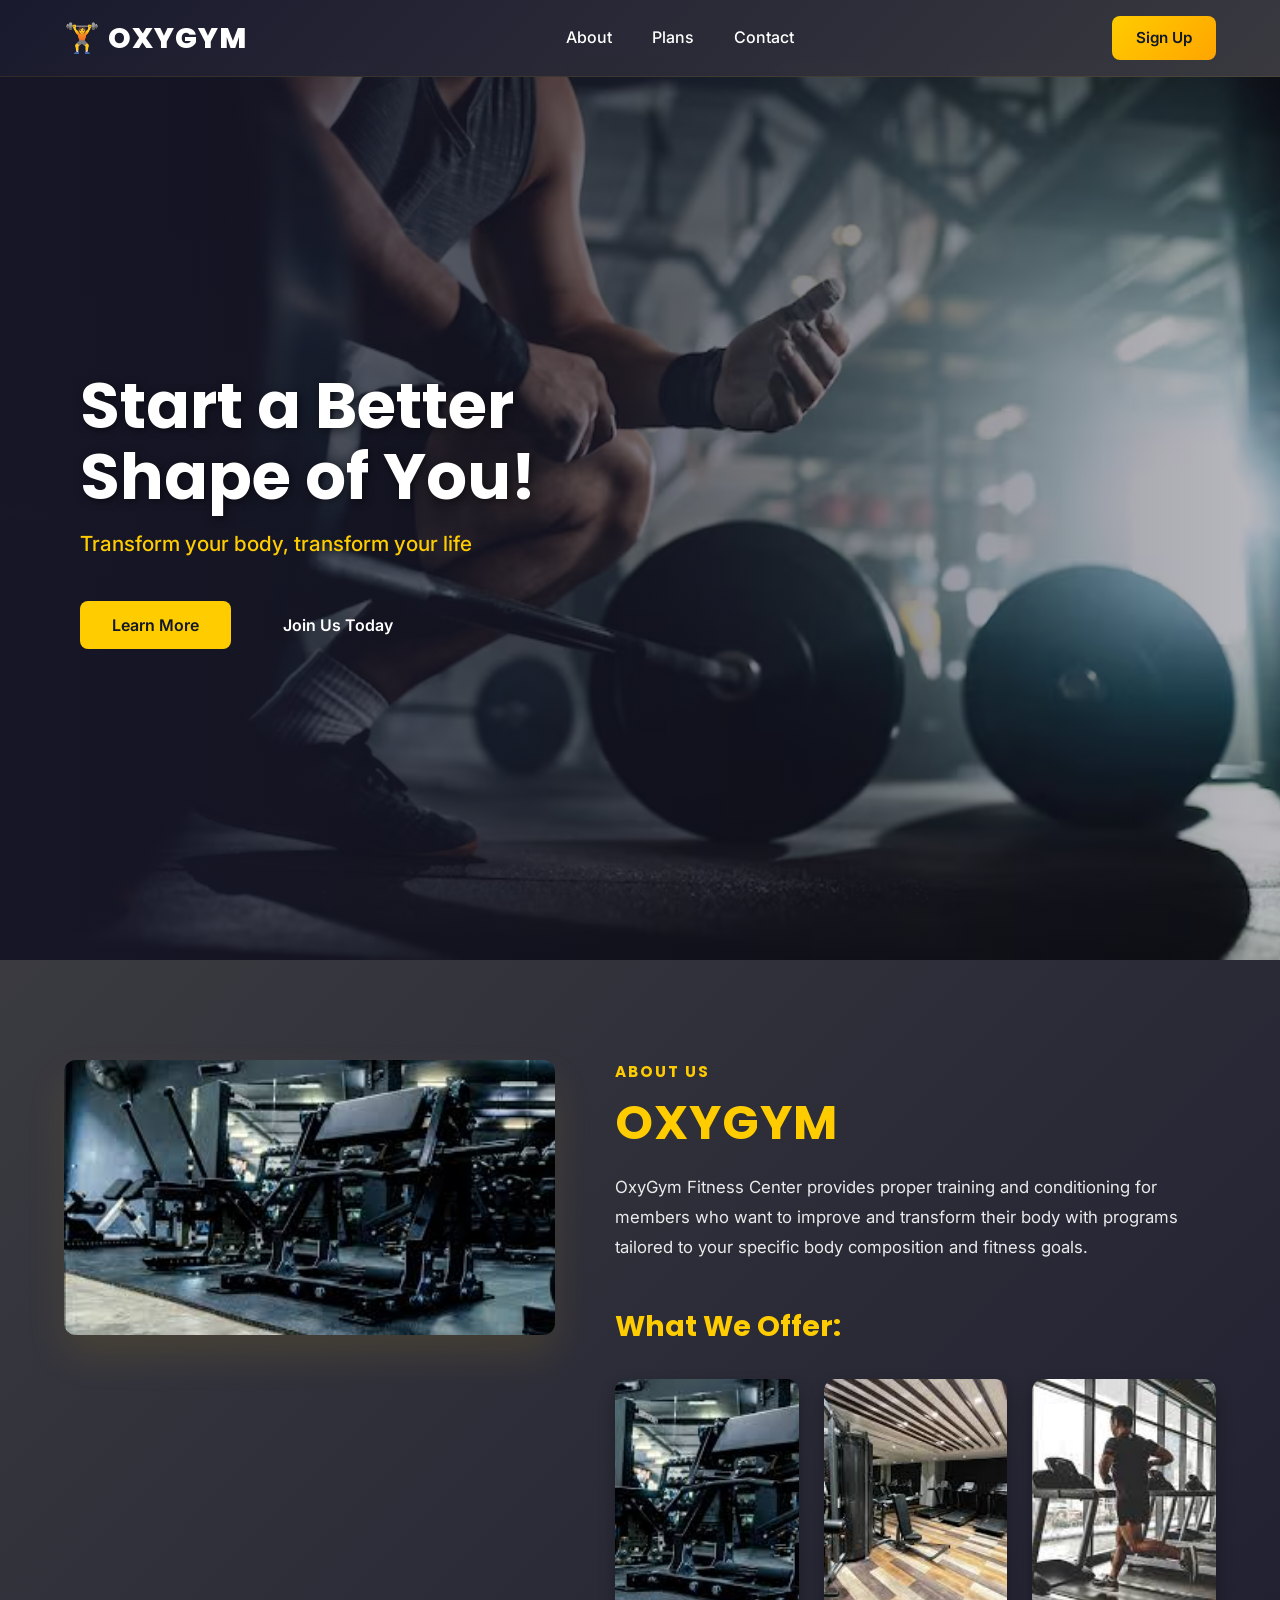
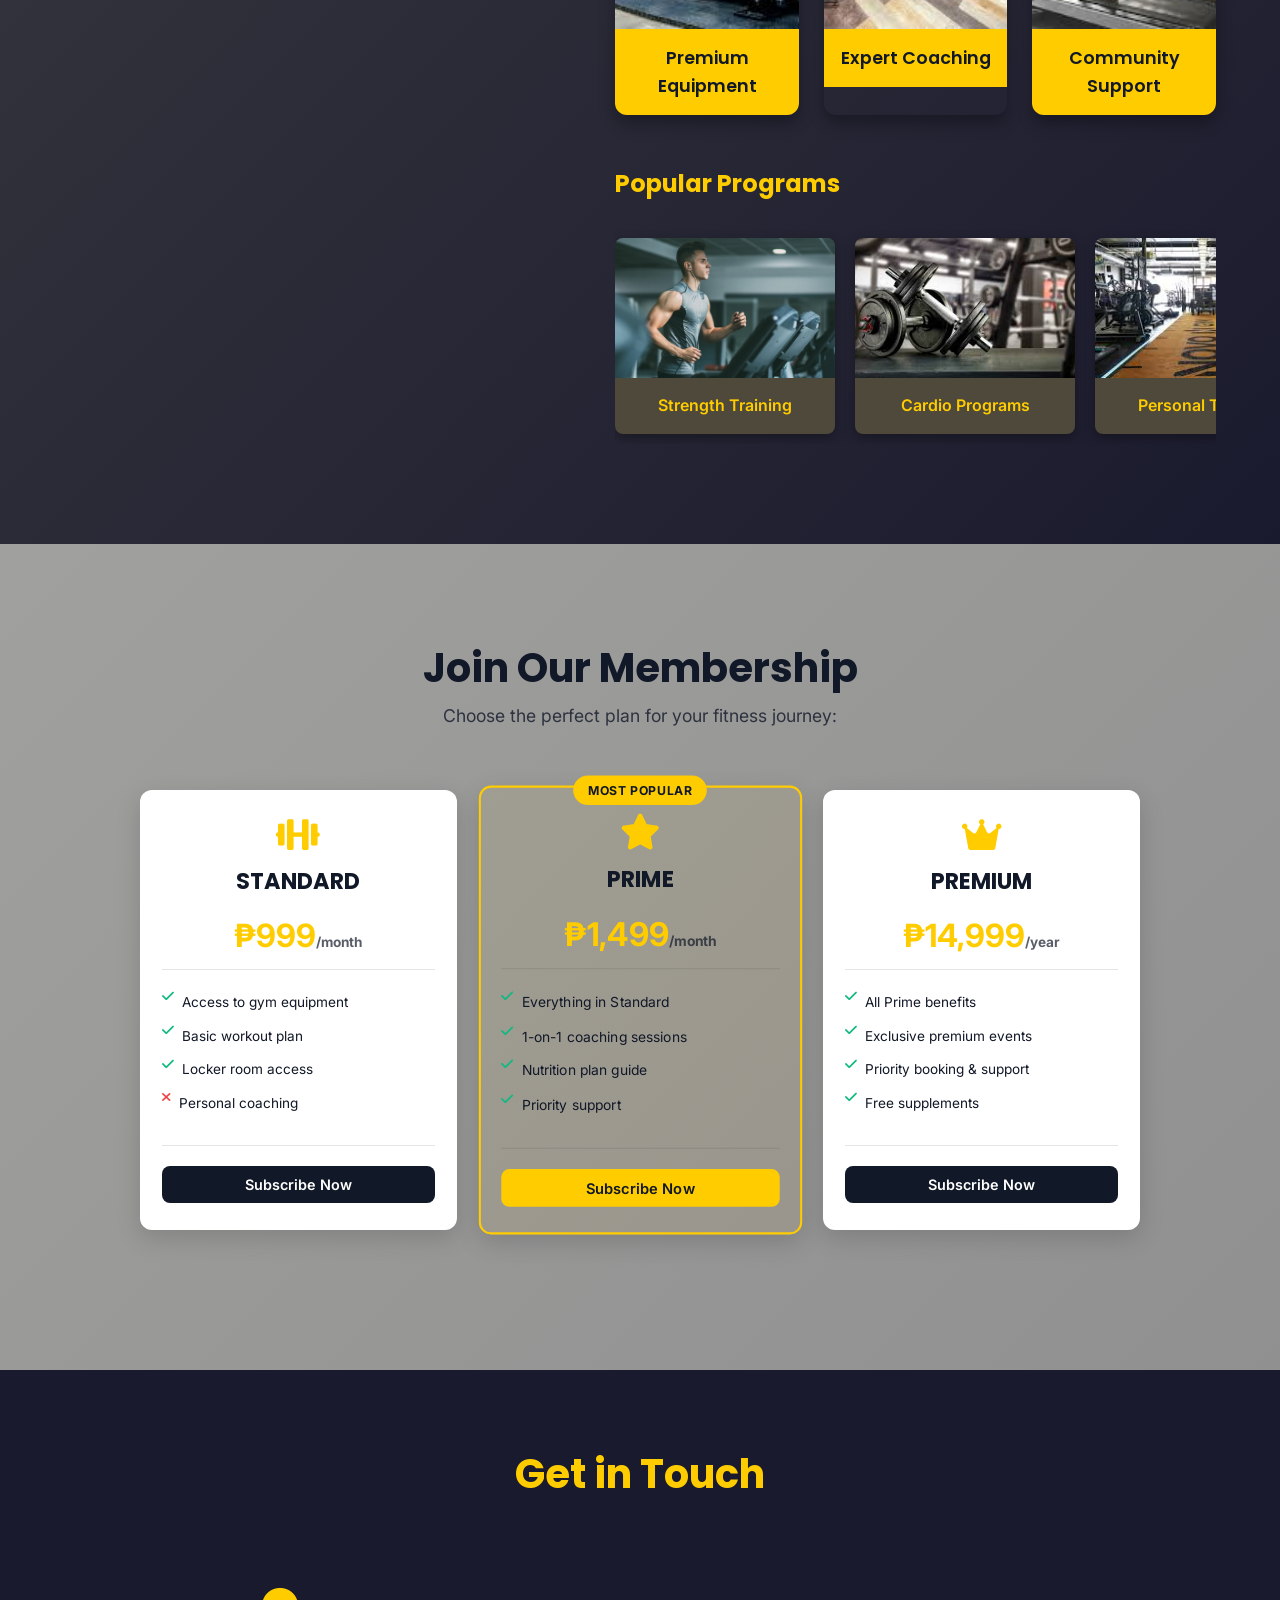
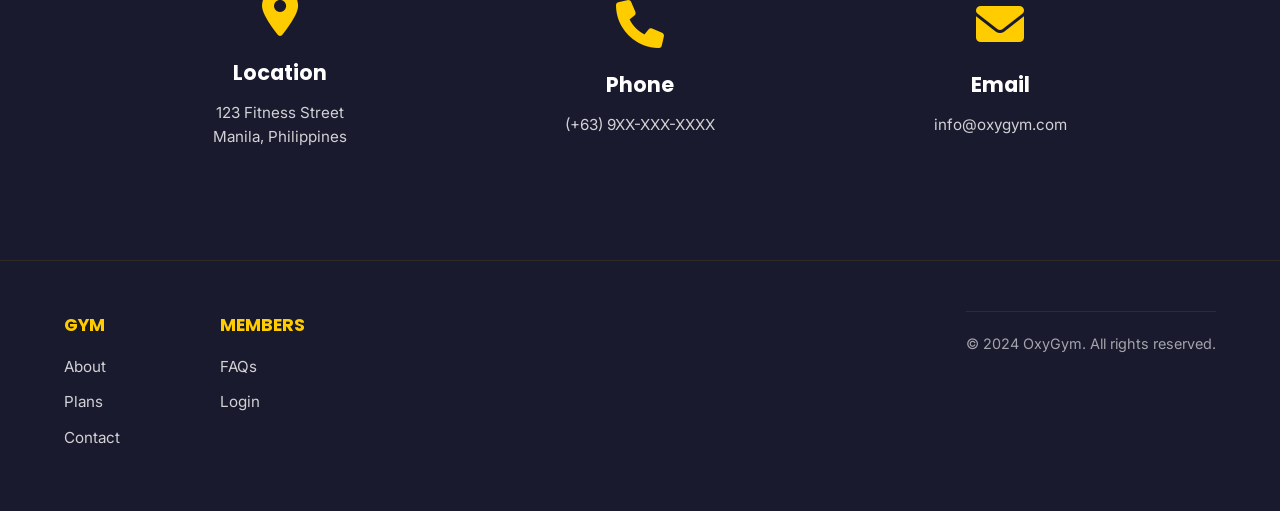
==== index.html @ f259add2 "Add files via upload" ====
<!DOCTYPE html>
<html lang="en">
<head>
    <meta charset="UTF-8">
    <meta name="viewport" content="width=device-width, initial-scale=1.0">
    <meta http-equiv="Cache-Control" content="no-cache, no-store, must-revalidate">
    <meta http-equiv="Pragma" content="no-cache">
    <meta http-equiv="Expires" content="">
    <title>OxyGym - Start a better shape of you!</title>
    <link rel="stylesheet" href="assets/css/styles.css">
    <link rel="preconnect" href="https://fonts.googleapis.com">
    <link rel="preconnect" href="https://fonts.gstatic.com" crossorigin>
    <link href="https://fonts.googleapis.com/css2?family=Poppins:wght@400;500;600;700;800&family=Inter:wght@400;500;600&display=swap" rel="stylesheet">
    <link rel="stylesheet" href="https://cdnjs.cloudflare.com/ajax/libs/font-awesome/6.0.0-beta3/css/all.min.css">
</head>
<body>
    <header>
        <div class="container nav-container">
            <h1 class="logo">🏋️ OXYGYM</h1>
            <nav>
                <ul>
                    <li><a href="#about-section">About</a></li>
                    <li><a href="#plan-section">Plans</a></li>
                    <li><a href="#contact-section">Contact</a></li>
                </ul>
            </nav>
            <div id="authButtons">
                <a href="Login.html" class="register-btn">Sign Up</a>
            </div>
        </div>
    </header>

    <!-- Hero Section -->
    <section class="hero-section">
        <img class="hero-image" src="Image/hero.png" alt="Person working out at gym">
        <div class="container hero-content">
            <h2>Start a Better Shape of You!</h2>
            <p>Transform your body, transform your life</p>
            <div class="cta-btns">
                <button class="learn-more-btn">Learn More</button>
                <button class="join-us-btn" onclick="heroCTAClick()">Join Us Today</button>
            </div>
        </div>
    </section>

    <!-- About Section -->
    <section id="about-section" class="about-section">
        <div class="container about-content">
            <div class="about-left">
                <img class="about-image" src="Image/image5.png" alt="Gym facility">
            </div>
            <div class="about-right">
                <div class="about-text-box">
                    <h3>About Us</h3>
                    <h2 class="oxygym-title">OXYGYM</h2>
                    <p>OxyGym Fitness Center provides proper training and conditioning for members who want to improve and transform their body with programs tailored to your specific body composition and fitness goals.</p>
                </div>

                <h3 class="what-we-offer">What We Offer:</h3>
                <section class="offers">
                    <div class="offer-images">
                        <div class="offer-card">
                            <img src="Image/image5.png" alt="State-of-the-art equipment">
                            <h4>Premium Equipment</h4>
                        </div>
                        <div class="offer-card">
                            <img src="Image/image7.jpg" alt="Expert coaching">
                            <h4>Expert Coaching</h4>
                        </div>
                        <div class="offer-card">
                            <img src="Image/image6.png" alt="Community support">
                            <h4>Community Support</h4>
                        </div>
                    </div>
                </section>

                <section class="related-collections">
                    <h3>Popular Programs</h3>
                    <div class="collections-grid">
                        <figure class="collection-card">
                            <img src="Image/image2.png" alt="Strength Training">
                            <figcaption>Strength Training</figcaption>
                        </figure>
                        <figure class="collection-card">
                            <img src="Image/image8.png" alt="Cardio Programs">
                            <figcaption>Cardio Programs</figcaption>
                        </figure>
                        <figure class="collection-card">
                            <img src="Image/image9.png" alt="Personal Training">
                            <figcaption>Personal Training</figcaption>
                        </figure>
                        <figure class="collection-card">
                            <img src="Image/image10.png" alt="Nutrition Guidance">
                            <figcaption>Nutrition Guidance</figcaption>
                        </figure>
                    </div>
                </section>
            </div>
        </div>
    </section>

    <!-- Plans Section -->
    <section id="plan-section" class="plan-section">
        <div class="container plan-content">
            <h2 class="membership-title">Join Our Membership</h2>
            <p class="our-plan-text">Choose the perfect plan for your fitness journey:</p>
            <div class="membership-grid">
                <div class="membership-card">
                    <i class="fas fa-dumbbell"></i>
                    <h3>STANDARD</h3>
                    <p class="membership-price">₱999<span>/month</span></p>
                    <ul class="membership-features">
                        <li><i class="fas fa-check"></i> Access to gym equipment</li>
                        <li><i class="fas fa-check"></i> Basic workout plan</li>
                        <li><i class="fas fa-check"></i> Locker room access</li>
                        <li><i class="fas fa-times"></i> Personal coaching</li>
                    </ul>
                    <button class="membership-btn" onclick="subscribePlan('Standard')">Subscribe Now</button>
                </div>

                <div class="membership-card featured">
                    <div class="badge">MOST POPULAR</div>
                    <i class="fas fa-star"></i>
                    <h3>PRIME</h3>
                    <p class="membership-price">₱1,499<span>/month</span></p>
                    <ul class="membership-features">
                        <li><i class="fas fa-check"></i> Everything in Standard</li>
                        <li><i class="fas fa-check"></i> 1-on-1 coaching sessions</li>
                        <li><i class="fas fa-check"></i> Nutrition plan guide</li>
                        <li><i class="fas fa-check"></i> Priority support</li>
                    </ul>
                    <button class="membership-btn featured-btn" onclick="subscribePlan('Prime')">Subscribe Now</button>
                </div>

                <div class="membership-card">
                    <i class="fas fa-crown"></i>
                    <h3>PREMIUM</h3>
                    <p class="membership-price">₱14,999<span>/year</span></p>
                    <ul class="membership-features">
                        <li><i class="fas fa-check"></i> All Prime benefits</li>
                        <li><i class="fas fa-check"></i> Exclusive premium events</li>
                        <li><i class="fas fa-check"></i> Priority booking & support</li>
                        <li><i class="fas fa-check"></i> Free supplements</li>
                    </ul>
                    <button class="membership-btn" onclick="subscribePlan('Premium')">Subscribe Now</button>
                </div>
            </div>
        </div>
    </section>

    <!-- Contact Section -->
    <section id="contact-section" class="contact-section">
        <div class="container contact-content">
            <h2>Get in Touch</h2>
            <div class="contact-grid">
                <div class="contact-card">
                    <i class="fas fa-map-marker-alt"></i>
                    <h3>Location</h3>
                    <p>123 Fitness Street<br>Manila, Philippines</p>
                </div>
                <div class="contact-card">
                    <i class="fas fa-phone"></i>
                    <h3>Phone</h3>
                    <p>(+63) 9XX-XXX-XXXX</p>
                </div>
                <div class="contact-card">
                    <i class="fas fa-envelope"></i>
                    <h3>Email</h3>
                    <p>info@oxygym.com</p>
                </div>
            </div>
        </div>
    </section>

    <!-- Footer -->
    <footer>
        <div class="container footer-content">
            <div class="footer-links">
                <div>
                    <h4>GYM</h4>
                    <ul>
                        <li><a href="#about-section">About</a></li>
                        <li><a href="#plan-section">Plans</a></li>
                        <li><a href="#contact-section">Contact</a></li>
                    </ul>
                </div>
                <div>
                    <h4>MEMBERS</h4>
                    <ul>
                        <li><a href="#">FAQs</a></li>
                        <li><a href="/Oxygym/Login.html">Login</a></li>
                    </ul>
                </div>
            </div>
            <div class="footer-bottom">
                <p>&copy; 2024 OxyGym. All rights reserved.</p>
            </div>
        </div>
    </footer>

    <script src="assets/js/app.js"></script>
    <script src="assets/js/auth.js"></script>

    <script>
        function heroCTAClick() {
            window.location.href = 'Login.html';
        }

        function subscribePlan(plan) {
            window.location.href = '/Oxygym/pages/subs.php';
        }
    </script>
</body>
</html>
---- assets/css/styles.css ----
/* General Reset and Base Styles */
* {
    margin: 0;
    padding: 0;
    box-sizing: border-box;
    font-family: 'Inter', 'Poppins', sans-serif;
}

:root {
    --dark-navy: #1a1a2e;
    --mid-dark-gray: #3a3a40;
    --light-gray-brown: #a0a09e;
    --gold-yellow: #ffcc00;
    --white: #ffffff;
    --dark-text: #111827;
    --light-purple: #d1c4e9;
}

body {
    color: var(--white);
    background-color: var(--dark-navy);
    line-height: 1.6;
    scroll-behavior: smooth;
}

.container {
    width: 90%;
    max-width: 1200px;
    margin: 0 auto;
}

h1, h2, h3, h4, h5, h6 {
    font-family: 'Poppins', sans-serif;
    font-weight: 700;
}

h2 {
    font-size: 2.5rem;
    line-height: 1.2;
}

h3 {
    font-size: 1.5rem;
}

/* === Header === */
header {
    background: linear-gradient(135deg, rgba(26, 26, 46, 0.98) 0%, rgba(58, 58, 64, 0.98) 100%);
    padding: 15px 0;
    position: fixed;
    top: 0;
    left: 0;
    width: 100%;
    z-index: 1000;
    backdrop-filter: blur(10px);
    border-bottom: 1px solid rgba(255, 204, 0, 0.1);
}

.nav-container {
    display: flex;
    justify-content: space-between;
    align-items: center;
}

.logo {
    font-size: 1.8rem;
    color: var(--white);
    font-weight: 800;
    letter-spacing: 1px;
}

nav ul {
    list-style: none;
    display: flex;
    gap: 40px;
}

nav ul a {
    text-decoration: none;
    color: var(--white);
    font-size: 1rem;
    font-weight: 500;
    transition: color 0.3s;
}

nav ul a:hover {
    color: var(--gold-yellow);
}

.register-btn {
    background: linear-gradient(135deg, var(--gold-yellow) 0%, #ffa500 100%);
    color: var(--dark-text);
    text-decoration: none;
    padding: 10px 24px;
    border-radius: 8px;
    font-weight: 600;
    font-size: 0.95rem;
    transition: transform 0.3s, box-shadow 0.3s;
    display: inline-flex;
    align-items: center;
    gap: 8px;
}

.register-btn:hover {
    transform: translateY(-2px);
    box-shadow: 0 8px 20px rgba(255, 204, 0, 0.4);
}

/* === Hero Section === */
.hero-section {
    position: relative;
    height: 100vh;
    display: flex;
    align-items: center;
    justify-content: flex-start;
    text-align: left;
    margin-top: 60px;
}

.hero-image {
    position: absolute;
    top: 0;
    left: 0;
    width: 100%;
    height: 100%;
    object-fit: cover;
    object-position: center;
    z-index: 0;
}

.hero-section::before {
    content: '';
    position: absolute;
    top: 0;
    left: 0;
    right: 0;
    bottom: 0;
    background: linear-gradient(90deg, rgba(26, 26, 46, 0.85) 0%, rgba(26, 26, 46, 0.3) 100%);
    z-index: 1;
}

.hero-content {
    position: relative;
    z-index: 2;
    color: var(--white);
    max-width: 600px;
    margin-left: 60px;
    padding: 40px 20px;
}

.hero-content h2 {
    font-size: 4rem;
    margin-bottom: 15px;
    line-height: 1.1;
    text-shadow: 2px 2px 8px rgba(0, 0, 0, 0.5);
}

.hero-content p {
    font-size: 1.3rem;
    margin-bottom: 40px;
    color: var(--gold-yellow);
    font-weight: 500;
}

.cta-btns {
    display: flex;
    gap: 20px;
}

.cta-btns button {
    padding: 14px 32px;
    border: none;
    border-radius: 8px;
    font-weight: 600;
    font-size: 1rem;
    cursor: pointer;
    transition: all 0.3s;
}

.learn-more-btn {
    background: var(--gold-yellow);
    color: var(--dark-text);
}

.learn-more-btn:hover {
    transform: translateY(-3px);
    box-shadow: 0 8px 20px rgba(255, 204, 0, 0.4);
}

.join-us-btn {
    background: transparent;
    color: var(--white);
    border: 2px solid var(--white);
}

.join-us-btn:hover {
    background: var(--gold-yellow);
    color: var(--dark-text);
    border-color: var(--gold-yellow);
    transform: translateY(-3px);
}

/* === About Section === */
.about-section {
    background: linear-gradient(135deg, var(--mid-dark-gray) 0%, var(--dark-navy) 100%);
    padding: 100px 0;
    color: var(--white);
}

.about-content {
    display: flex;
    gap: 60px;
    align-items: flex-start;
}

.about-left {
    width: 45%;
    display: flex;
    align-items: center;
    justify-content: center;
}

.about-image {
    width: 100%;
    height: auto;
    border-radius: 12px;
    box-shadow: 0 20px 40px rgba(255, 204, 0, 0.1);
}

.about-right {
    width: 55%;
}

.about-text-box {
    margin-bottom: 40px;
}

.about-text-box h3 {
    color: var(--gold-yellow);
    font-size: 0.95rem;
    text-transform: uppercase;
    letter-spacing: 2px;
    margin-bottom: 10px;
}

.oxygym-title {
    font-size: 3rem;
    color: var(--gold-yellow);
    margin-bottom: 20px;
    letter-spacing: 1px;
}

.about-right p {
    font-size: 1.05rem;
    line-height: 1.8;
    color: rgba(255, 255, 255, 0.9);
    margin-bottom: 20px;
}

.what-we-offer {
    font-size: 1.8rem;
    margin: 40px 0 30px 0;
    color: var(--gold-yellow);
}

.offers {
    padding: 0;
}

.offer-images {
    display: flex;
    gap: 25px;
}

.offer-card {
    flex: 1;
    border-radius: 12px;
    overflow: hidden;
    box-shadow: 0 8px 16px rgba(0, 0, 0, 0.3);
    transition: transform 0.3s;
}

.offer-card:hover {
    transform: translateY(-8px);
}

.offer-card img {
    width: 100%;
    height: 250px;
    object-fit: cover;
    display: block;
}

.offer-card h4 {
    background: var(--gold-yellow);
    color: var(--dark-text);
    padding: 15px;
    text-align: center;
    font-size: 1.1rem;
    font-weight: 600;
}

/* === Collections === */
.related-collections {
    margin-top: 50px;
}

.related-collections h3 {
    margin-bottom: 25px;
    color: var(--gold-yellow);
}

.collections-grid {
    display: flex;
    gap: 20px;
    overflow-x: auto;
    padding: 10px 0;
    scroll-behavior: smooth;
}

.collection-card {
    flex: 0 0 220px;
    border-radius: 8px;
    overflow: hidden;
    background: var(--mid-dark-gray);
    box-shadow: 0 4px 12px rgba(0, 0, 0, 0.3);
    transition: transform 0.3s;
}

.collection-card:hover {
    transform: translateY(-5px);
}

.collection-card img {
    width: 100%;
    height: 140px;
    object-fit: cover;
    display: block;
}

.collection-card figcaption {
    padding: 15px;
    font-weight: 600;
    color: var(--white);
    text-align: center;
    background: rgba(255, 204, 0, 0.1);
    color: var(--gold-yellow);
}

/* === Plan Section === */
.plan-section {
    background: linear-gradient(135deg, var(--light-gray-brown) 0%, #909090 100%);
    padding: 100px 0;
}

.plan-content {
    text-align: center;
}

.membership-title {
    color: var(--dark-text);
    margin-bottom: 10px;
    font-size: 2.5rem;
}

.our-plan-text {
    color: rgba(17, 24, 39, 0.8);
    font-size: 1.1rem;
    margin-bottom: 60px;
}

.membership-grid {
    display: grid;
    grid-template-columns: repeat(auto-fit, minmax(260px, 1fr));
    gap: 25px;
    margin-bottom: 40px;
    max-width: 1000px;
    margin-left: auto;
    margin-right: auto;
}

.membership-card {
    background: var(--white);
    border-radius: 12px;
    padding: 25px 20px;
    text-align: center;
    position: relative;
    transition: all 0.3s;
    border: 2px solid transparent;
    box-shadow: 0 8px 24px rgba(0, 0, 0, 0.15);
}

.membership-card:hover {
    transform: translateY(-8px);
    box-shadow: 0 16px 40px rgba(0, 0, 0, 0.25);
}

.membership-card.featured {
    border-color: var(--gold-yellow);
    transform: scale(1.02);
    background: linear-gradient(135deg, rgba(255, 204, 0, 0.05) 0%, rgba(255, 165, 0, 0.05) 100%);
}

.badge {
    position: absolute;
    top: -12px;
    left: 50%;
    transform: translateX(-50%);
    background: var(--gold-yellow);
    color: var(--dark-text);
    padding: 5px 14px;
    border-radius: 20px;
    font-size: 0.75rem;
    font-weight: 700;
    letter-spacing: 0.5px;
}

.membership-card i {
    font-size: 2.2rem;
    color: var(--gold-yellow);
    margin-bottom: 12px;
}

.membership-card h3 {
    color: var(--dark-text);
    font-size: 1.4rem;
    margin-bottom: 10px;
}

.membership-price {
    font-size: 2rem;
    color: var(--gold-yellow);
    margin-bottom: 8px;
    font-weight: 700;
}

.membership-price span {
    font-size: 0.85rem;
    color: rgba(17, 24, 39, 0.7);
}

.membership-features {
    list-style: none;
    padding: 20px 0;
    text-align: left;
    border-top: 1px solid rgba(0, 0, 0, 0.1);
    border-bottom: 1px solid rgba(0, 0, 0, 0.1);
    margin-bottom: 20px;
}

.membership-features li {
    font-size: 0.85rem;
    color: var(--dark-text);
    margin-bottom: 8px;
    display: flex;
    align-items: center;
    gap: 8px;
}

.membership-features i.fa-check {
    color: #10b981;
    font-size: 0.85rem;
}

.membership-features i.fa-times {
    color: #ef4444;
    font-size: 0.85rem;
}

.membership-btn {
    background: var(--dark-text);
    color: var(--white);
    border: none;
    padding: 10px 24px;
    border-radius: 8px;
    font-size: 0.9rem;
    font-weight: 600;
    cursor: pointer;
    width: 100%;
    transition: all 0.3s;
}

.membership-btn:hover {
    background: var(--gold-yellow);
    color: var(--dark-text);
    transform: translateY(-2px);
}

.membership-btn.featured-btn {
    background: var(--gold-yellow);
    color: var(--dark-text);
}

.membership-btn.featured-btn:hover {
    background: #ffa500;
}

/* === Contact Section === */
.contact-section {
    background: var(--dark-navy);
    padding: 80px 0;
    text-align: center;
}

.contact-section h2 {
    color: var(--gold-yellow);
    margin-bottom: 60px;
}

.contact-grid {
    display: grid;
    grid-template-columns: repeat(auto-fit, minmax(250px, 1fr));
    gap: 80px;
    max-width: 1000px;
    margin: 0 auto;
}

.contact-card {
    background: transparent;
    padding: 30px 20px;
    border-radius: 0;
    border: none;
    display: flex;
    flex-direction: column;
    align-items: center;
    justify-content: center;
}

.contact-card i {
    font-size: 3rem;
    color: var(--gold-yellow);
    margin-bottom: 20px;
}

.contact-card h3 {
    color: var(--white);
    margin-bottom: 12px;
    font-size: 1.3rem;
}

.contact-card p {
    color: rgba(255, 255, 255, 0.8);
    font-size: 0.95rem;
    line-height: 1.6;
}

/* === Footer === */
footer {
    background: var(--dark-navy);
    padding: 50px 0 20px;
    border-top: 1px solid rgba(255, 204, 0, 0.1);
}

.footer-content {
    display: flex;
    justify-content: space-between;
    align-items: flex-start;
    margin-bottom: 30px;
}

.footer-links {
    display: flex;
    gap: 100px;
}

.footer-links h4 {
    font-size: 1.1rem;
    margin-bottom: 15px;
    color: var(--gold-yellow);
}

.footer-links ul {
    list-style: none;
}

.footer-links ul li {
    margin-bottom: 10px;
}

.footer-links a {
    text-decoration: none;
    color: rgba(255, 255, 255, 0.8);
    font-size: 0.95rem;
    transition: color 0.3s;
}

.footer-links a:hover {
    color: var(--gold-yellow);
}

.footer-bottom {
    text-align: center;
    padding-top: 20px;
    border-top: 1px solid rgba(255, 204, 0, 0.1);
    color: rgba(255, 255, 255, 0.6);
    font-size: 0.9rem;
}

/* === Responsive === */
@media (max-width: 768px) {
    .about-content {
        flex-direction: column;
        gap: 30px;
    }

    .about-left,
    .about-right {
        width: 100%;
    }

    .offer-images {
        flex-direction: column;
    }

    .hero-content {
        margin-left: 20px;
    }

    .hero-content h2 {
        font-size: 2.5rem;
    }

    nav ul {
        gap: 20px;
        font-size: 0.9rem;
    }

    .footer-links {
        gap: 40px;
    }
}
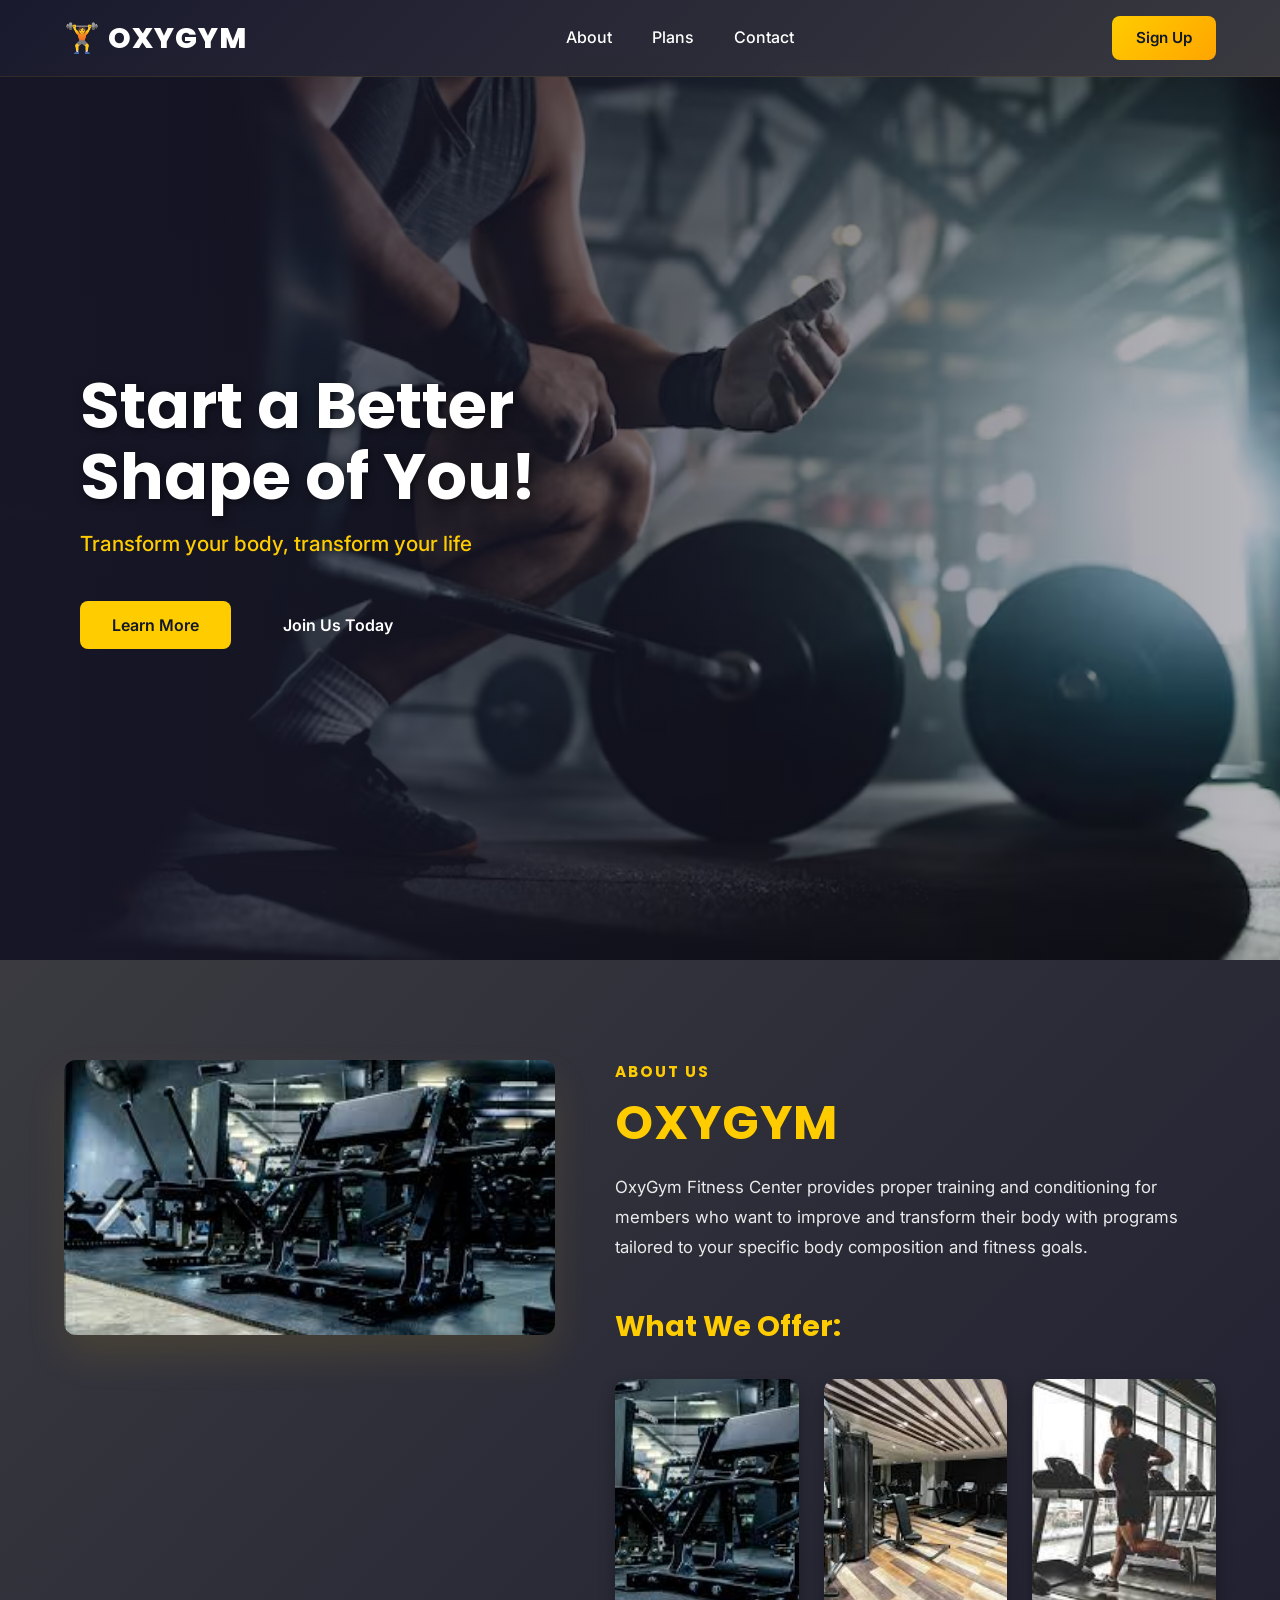
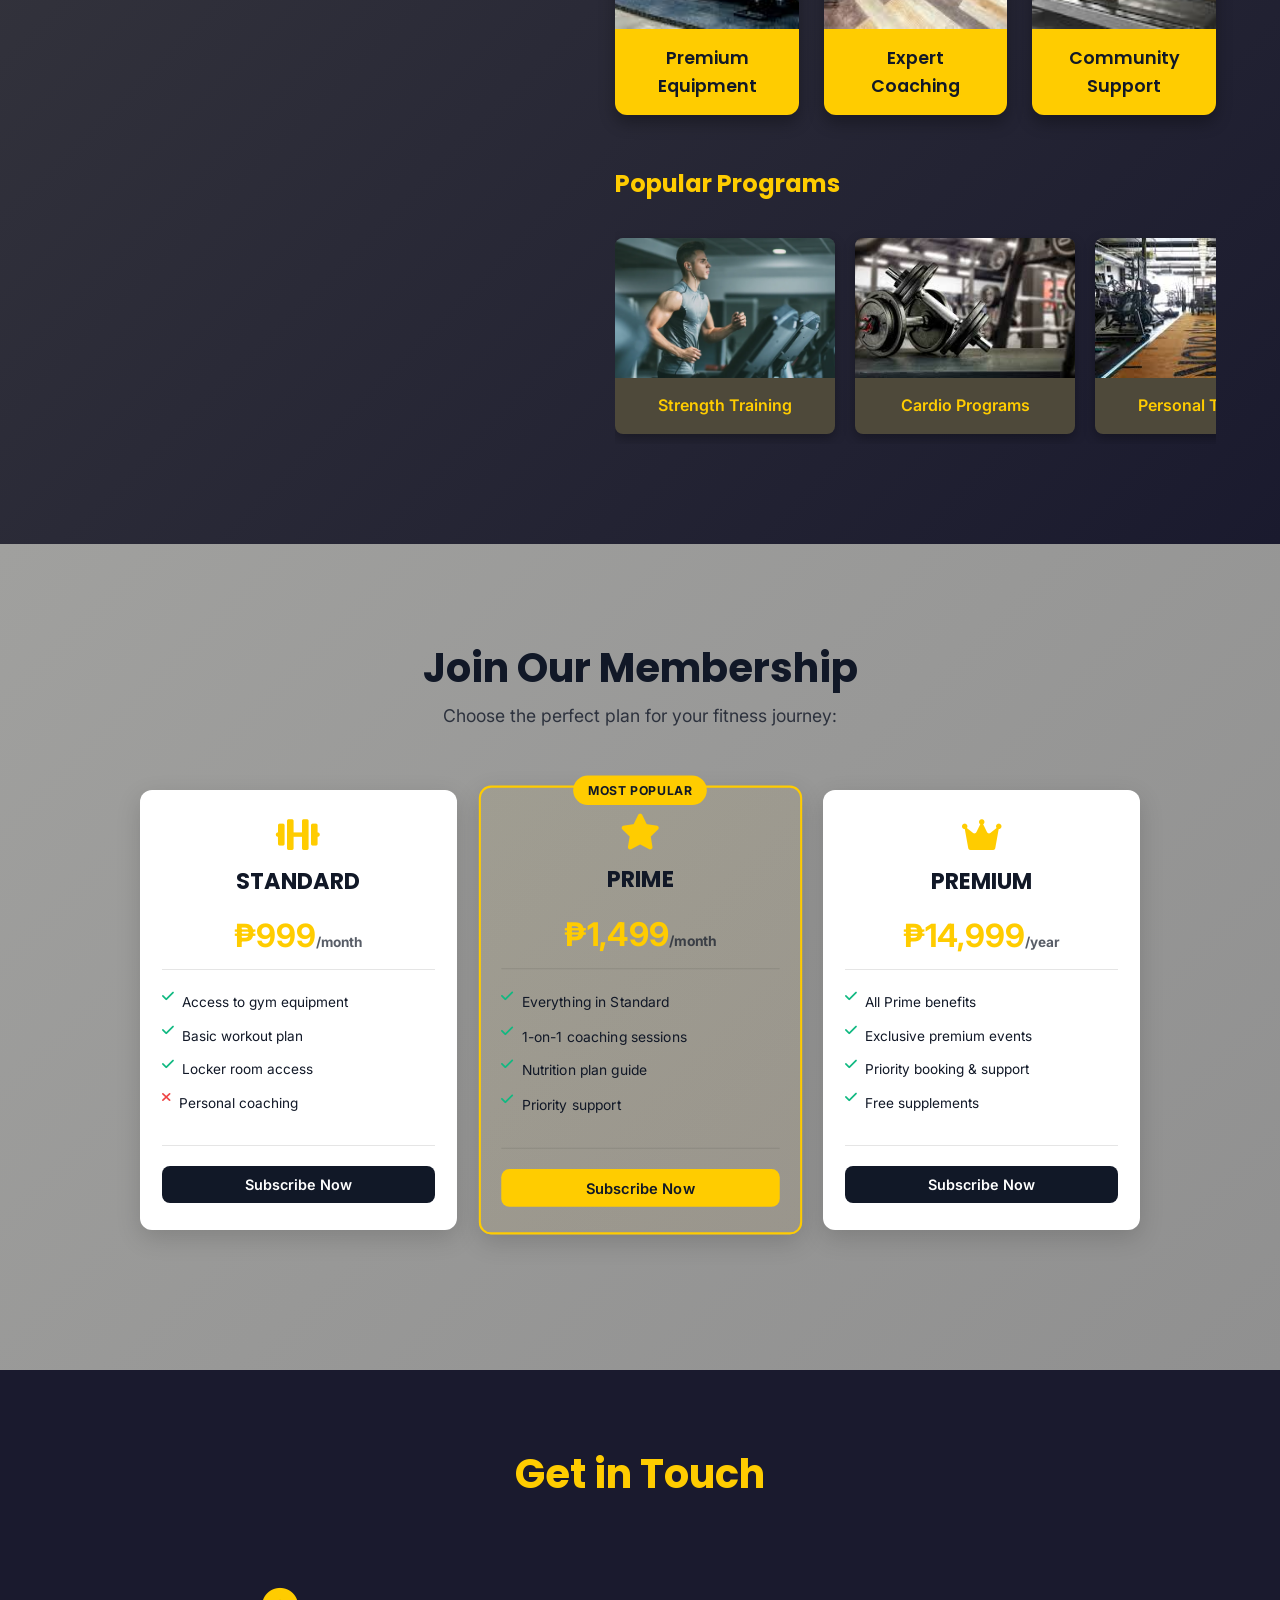
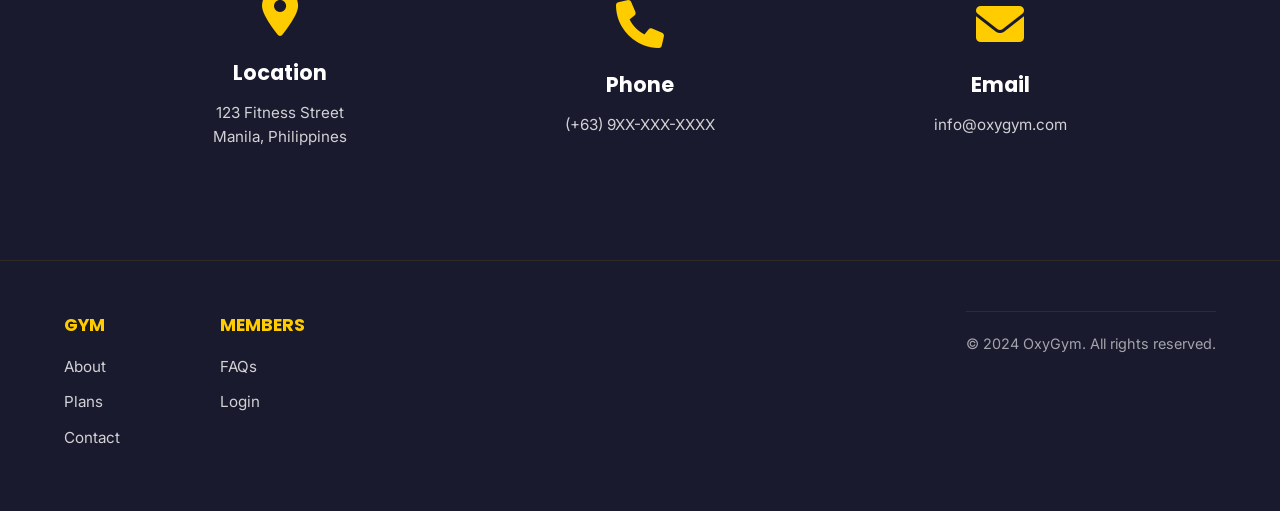
==== commit b68b04f7: "asdasd" ====
--- a/index.html
+++ b/index.html
@@ -1,214 +1,213 @@
-<!DOCTYPE html>
-<html lang="en">
-<head>
-    <meta charset="UTF-8">
-    <meta name="viewport" content="width=device-width, initial-scale=1.0">
-    <meta http-equiv="Cache-Control" content="no-cache, no-store, must-revalidate">
-    <meta http-equiv="Pragma" content="no-cache">
-    <meta http-equiv="Expires" content="">
-    <title>OxyGym - Start a better shape of you!</title>
-    <link rel="stylesheet" href="assets/css/styles.css">
-    <link rel="preconnect" href="https://fonts.googleapis.com">
-    <link rel="preconnect" href="https://fonts.gstatic.com" crossorigin>
-    <link href="https://fonts.googleapis.com/css2?family=Poppins:wght@400;500;600;700;800&family=Inter:wght@400;500;600&display=swap" rel="stylesheet">
-    <link rel="stylesheet" href="https://cdnjs.cloudflare.com/ajax/libs/font-awesome/6.0.0-beta3/css/all.min.css">
-</head>
-<body>
-    <header>
-        <div class="container nav-container">
-            <h1 class="logo">🏋️ OXYGYM</h1>
-            <nav>
-                <ul>
-                    <li><a href="#about-section">About</a></li>
-                    <li><a href="#plan-section">Plans</a></li>
-                    <li><a href="#contact-section">Contact</a></li>
-                </ul>
-            </nav>
-            <div id="authButtons">
-                <a href="Login.html" class="register-btn">Sign Up</a>
-            </div>
-        </div>
-    </header>
-
-    <!-- Hero Section -->
-    <section class="hero-section">
-        <img class="hero-image" src="Image/hero.png" alt="Person working out at gym">
-        <div class="container hero-content">
-            <h2>Start a Better Shape of You!</h2>
-            <p>Transform your body, transform your life</p>
-            <div class="cta-btns">
-                <button class="learn-more-btn">Learn More</button>
-                <button class="join-us-btn" onclick="heroCTAClick()">Join Us Today</button>
-            </div>
-        </div>
-    </section>
-
-    <!-- About Section -->
-    <section id="about-section" class="about-section">
-        <div class="container about-content">
-            <div class="about-left">
-                <img class="about-image" src="Image/image5.png" alt="Gym facility">
-            </div>
-            <div class="about-right">
-                <div class="about-text-box">
-                    <h3>About Us</h3>
-                    <h2 class="oxygym-title">OXYGYM</h2>
-                    <p>OxyGym Fitness Center provides proper training and conditioning for members who want to improve and transform their body with programs tailored to your specific body composition and fitness goals.</p>
-                </div>
-
-                <h3 class="what-we-offer">What We Offer:</h3>
-                <section class="offers">
-                    <div class="offer-images">
-                        <div class="offer-card">
-                            <img src="Image/image5.png" alt="State-of-the-art equipment">
-                            <h4>Premium Equipment</h4>
-                        </div>
-                        <div class="offer-card">
-                            <img src="Image/image7.jpg" alt="Expert coaching">
-                            <h4>Expert Coaching</h4>
-                        </div>
-                        <div class="offer-card">
-                            <img src="Image/image6.png" alt="Community support">
-                            <h4>Community Support</h4>
-                        </div>
-                    </div>
-                </section>
-
-                <section class="related-collections">
-                    <h3>Popular Programs</h3>
-                    <div class="collections-grid">
-                        <figure class="collection-card">
-                            <img src="Image/image2.png" alt="Strength Training">
-                            <figcaption>Strength Training</figcaption>
-                        </figure>
-                        <figure class="collection-card">
-                            <img src="Image/image8.png" alt="Cardio Programs">
-                            <figcaption>Cardio Programs</figcaption>
-                        </figure>
-                        <figure class="collection-card">
-                            <img src="Image/image9.png" alt="Personal Training">
-                            <figcaption>Personal Training</figcaption>
-                        </figure>
-                        <figure class="collection-card">
-                            <img src="Image/image10.png" alt="Nutrition Guidance">
-                            <figcaption>Nutrition Guidance</figcaption>
-                        </figure>
-                    </div>
-                </section>
-            </div>
-        </div>
-    </section>
-
-    <!-- Plans Section -->
-    <section id="plan-section" class="plan-section">
-        <div class="container plan-content">
-            <h2 class="membership-title">Join Our Membership</h2>
-            <p class="our-plan-text">Choose the perfect plan for your fitness journey:</p>
-            <div class="membership-grid">
-                <div class="membership-card">
-                    <i class="fas fa-dumbbell"></i>
-                    <h3>STANDARD</h3>
-                    <p class="membership-price">₱999<span>/month</span></p>
-                    <ul class="membership-features">
-                        <li><i class="fas fa-check"></i> Access to gym equipment</li>
-                        <li><i class="fas fa-check"></i> Basic workout plan</li>
-                        <li><i class="fas fa-check"></i> Locker room access</li>
-                        <li><i class="fas fa-times"></i> Personal coaching</li>
-                    </ul>
-                    <button class="membership-btn" onclick="subscribePlan('Standard')">Subscribe Now</button>
-                </div>
-
-                <div class="membership-card featured">
-                    <div class="badge">MOST POPULAR</div>
-                    <i class="fas fa-star"></i>
-                    <h3>PRIME</h3>
-                    <p class="membership-price">₱1,499<span>/month</span></p>
-                    <ul class="membership-features">
-                        <li><i class="fas fa-check"></i> Everything in Standard</li>
-                        <li><i class="fas fa-check"></i> 1-on-1 coaching sessions</li>
-                        <li><i class="fas fa-check"></i> Nutrition plan guide</li>
-                        <li><i class="fas fa-check"></i> Priority support</li>
-                    </ul>
-                    <button class="membership-btn featured-btn" onclick="subscribePlan('Prime')">Subscribe Now</button>
-                </div>
-
-                <div class="membership-card">
-                    <i class="fas fa-crown"></i>
-                    <h3>PREMIUM</h3>
-                    <p class="membership-price">₱14,999<span>/year</span></p>
-                    <ul class="membership-features">
-                        <li><i class="fas fa-check"></i> All Prime benefits</li>
-                        <li><i class="fas fa-check"></i> Exclusive premium events</li>
-                        <li><i class="fas fa-check"></i> Priority booking & support</li>
-                        <li><i class="fas fa-check"></i> Free supplements</li>
-                    </ul>
-                    <button class="membership-btn" onclick="subscribePlan('Premium')">Subscribe Now</button>
-                </div>
-            </div>
-        </div>
-    </section>
-
-    <!-- Contact Section -->
-    <section id="contact-section" class="contact-section">
-        <div class="container contact-content">
-            <h2>Get in Touch</h2>
-            <div class="contact-grid">
-                <div class="contact-card">
-                    <i class="fas fa-map-marker-alt"></i>
-                    <h3>Location</h3>
-                    <p>123 Fitness Street<br>Manila, Philippines</p>
-                </div>
-                <div class="contact-card">
-                    <i class="fas fa-phone"></i>
-                    <h3>Phone</h3>
-                    <p>(+63) 9XX-XXX-XXXX</p>
-                </div>
-                <div class="contact-card">
-                    <i class="fas fa-envelope"></i>
-                    <h3>Email</h3>
-                    <p>info@oxygym.com</p>
-                </div>
-            </div>
-        </div>
-    </section>
-
-    <!-- Footer -->
-    <footer>
-        <div class="container footer-content">
-            <div class="footer-links">
-                <div>
-                    <h4>GYM</h4>
-                    <ul>
-                        <li><a href="#about-section">About</a></li>
-                        <li><a href="#plan-section">Plans</a></li>
-                        <li><a href="#contact-section">Contact</a></li>
-                    </ul>
-                </div>
-                <div>
-                    <h4>MEMBERS</h4>
-                    <ul>
-                        <li><a href="#">FAQs</a></li>
-                        <li><a href="/Oxygym/Login.html">Login</a></li>
-                    </ul>
-                </div>
-            </div>
-            <div class="footer-bottom">
-                <p>&copy; 2024 OxyGym. All rights reserved.</p>
-            </div>
-        </div>
-    </footer>
-
-    <script src="assets/js/app.js"></script>
-    <script src="assets/js/auth.js"></script>
-
-    <script>
-        function heroCTAClick() {
-            window.location.href = 'Login.html';
-        }
-
-        function subscribePlan(plan) {
-            window.location.href = '/Oxygym/pages/subs.php';
-        }
-    </script>
-</body>
+<!DOCTYPE html>
+<html lang="en">
+<head>
+    <meta charset="UTF-8">
+    <meta name="viewport" content="width=device-width, initial-scale=1.0">
+    <meta http-equiv="Cache-Control" content="no-cache, no-store, must-revalidate">
+    <meta http-equiv="Pragma" content="no-cache">
+    <meta http-equiv="Expires" content="">
+    <title>OxyGym - Start a better shape of you!</title>
+    <link rel="stylesheet" href="assets/css/styles.css">
+    <link rel="preconnect" href="https://fonts.googleapis.com">
+    <link rel="preconnect" href="https://fonts.gstatic.com" crossorigin>
+    <link href="https://fonts.googleapis.com/css2?family=Poppins:wght@400;500;600;700;800&family=Inter:wght@400;500;600&display=swap" rel="stylesheet">
+    <link rel="stylesheet" href="https://cdnjs.cloudflare.com/ajax/libs/font-awesome/6.0.0-beta3/css/all.min.css">
+</head>
+<body>
+    <header>
+        <div class="container nav-container">
+            <h1 class="logo">🏋️ OXYGYM</h1>
+            <nav>
+                <ul>
+                    <li><a href="#about-section">About</a></li>
+                    <li><a href="#plan-section">Plans</a></li>
+                    <li><a href="#contact-section">Contact</a></li>
+                </ul>
+            </nav>
+            <div id="authButtons">
+                <a href="Login.html" class="register-btn">Sign Up</a>
+            </div>
+        </div>
+    </header>
+    <!-- Hero Section -->
+    <section class="hero-section">
+        <img class="hero-image" src="Image/hero.png" alt="Person working out at gym">
+        <div class="container hero-content">
+            <h2>Start a Better Shape of You!</h2>
+            <p>Transform your body, transform your life</p>
+            <div class="cta-btns">
+                <button class="learn-more-btn">Learn More</button>
+                <button class="join-us-btn" onclick="heroCTAClick()">Join Us Today</button>
+            </div>
+        </div>
+    </section>
+
+    <!-- About Section -->
+    <section id="about-section" class="about-section">
+        <div class="container about-content">
+            <div class="about-left">
+                <img class="about-image" src="Image/image5.png" alt="Gym facility">
+            </div>
+            <div class="about-right">
+                <div class="about-text-box">
+                    <h3>About Us</h3>
+                    <h2 class="oxygym-title">OXYGYM</h2>
+                    <p>OxyGym Fitness Center provides proper training and conditioning for members who want to improve and transform their body with programs tailored to your specific body composition and fitness goals.</p>
+                </div>
+
+                <h3 class="what-we-offer">What We Offer:</h3>
+                <section class="offers">
+                    <div class="offer-images">
+                        <div class="offer-card">
+                            <img src="Image/image5.png" alt="State-of-the-art equipment">
+                            <h4>Premium Equipment</h4>
+                        </div>
+                        <div class="offer-card">
+                            <img src="Image/image7.jpg" alt="Expert coaching">
+                            <h4>Expert<br> Coaching</h4>
+                        </div>
+                        <div class="offer-card">
+                            <img src="Image/image6.png" alt="Community support">
+                            <h4>Community Support</h4>
+                        </div>
+                    </div>
+                </section>
+
+                <section class="related-collections">
+                    <h3>Popular Programs</h3>
+                    <div class="collections-grid">
+                        <figure class="collection-card">
+                            <img src="Image/image2.png" alt="Strength Training">
+                            <figcaption>Strength Training</figcaption>
+                        </figure>
+                        <figure class="collection-card">
+                            <img src="Image/image8.png" alt="Cardio Programs">
+                            <figcaption>Cardio Programs</figcaption>
+                        </figure>
+                        <figure class="collection-card">
+                            <img src="Image/image9.png" alt="Personal Training">
+                            <figcaption>Personal Training</figcaption>
+                        </figure>
+                        <figure class="collection-card">
+                            <img src="Image/image10.png" alt="Nutrition Guidance">
+                            <figcaption>Nutrition Guidance</figcaption>
+                        </figure>
+                    </div>
+                </section>
+            </div>
+        </div>
+    </section>
+
+    <!-- Plans Section -->
+    <section id="plan-section" class="plan-section">
+        <div class="container plan-content">
+            <h2 class="membership-title">Join Our Membership</h2>
+            <p class="our-plan-text">Choose the perfect plan for your fitness journey:</p>
+            <div class="membership-grid">
+                <div class="membership-card">
+                    <i class="fas fa-dumbbell"></i>
+                    <h3>STANDARD</h3>
+                    <p class="membership-price">₱999<span>/month</span></p>
+                    <ul class="membership-features">
+                        <li><i class="fas fa-check"></i> Access to gym equipment</li>
+                        <li><i class="fas fa-check"></i> Basic workout plan</li>
+                        <li><i class="fas fa-check"></i> Locker room access</li>
+                        <li><i class="fas fa-times"></i> Personal coaching</li>
+                    </ul>
+                    <button class="membership-btn" onclick="subscribePlan('Standard')">Subscribe Now</button>
+                </div>
+
+                <div class="membership-card featured">
+                    <div class="badge">MOST POPULAR</div>
+                    <i class="fas fa-star"></i>
+                    <h3>PRIME</h3>
+                    <p class="membership-price">₱1,499<span>/month</span></p>
+                    <ul class="membership-features">
+                        <li><i class="fas fa-check"></i> Everything in Standard</li>
+                        <li><i class="fas fa-check"></i> 1-on-1 coaching sessions</li>
+                        <li><i class="fas fa-check"></i> Nutrition plan guide</li>
+                        <li><i class="fas fa-check"></i> Priority support</li>
+                    </ul>
+                    <button class="membership-btn featured-btn" onclick="subscribePlan('Prime')">Subscribe Now</button>
+                </div>
+
+                <div class="membership-card">
+                    <i class="fas fa-crown"></i>
+                    <h3>PREMIUM</h3>
+                    <p class="membership-price">₱14,999<span>/year</span></p>
+                    <ul class="membership-features">
+                        <li><i class="fas fa-check"></i> All Prime benefits</li>
+                        <li><i class="fas fa-check"></i> Exclusive premium events</li>
+                        <li><i class="fas fa-check"></i> Priority booking & support</li>
+                        <li><i class="fas fa-check"></i> Free supplements</li>
+                    </ul>
+                    <button class="membership-btn" onclick="subscribePlan('Premium')">Subscribe Now</button>
+                </div>
+            </div>
+        </div>
+    </section>
+
+    <!-- Contact Section -->
+    <section id="contact-section" class="contact-section">
+        <div class="container contact-content">
+            <h2>Get in Touch</h2>
+            <div class="contact-grid">
+                <div class="contact-card">
+                    <i class="fas fa-map-marker-alt"></i>
+                    <h3>Location</h3>
+                    <p>123 Fitness Street<br>Manila, Philippines</p>
+                </div>
+                <div class="contact-card">
+                    <i class="fas fa-phone"></i>
+                    <h3>Phone</h3>
+                    <p>(+63) 9XX-XXX-XXXX</p>
+                </div>
+                <div class="contact-card">
+                    <i class="fas fa-envelope"></i>
+                    <h3>Email</h3>
+                    <p>info@oxygym.com</p>
+                </div>
+            </div>
+        </div>
+    </section>
+
+    <!-- Footer -->
+    <footer>
+        <div class="container footer-content">
+            <div class="footer-links">
+                <div>
+                    <h4>GYM</h4>
+                    <ul>
+                        <li><a href="#about-section">About</a></li>
+                        <li><a href="#plan-section">Plans</a></li>
+                        <li><a href="#contact-section">Contact</a></li>
+                    </ul>
+                </div>
+                <div>
+                    <h4>MEMBERS</h4>
+                    <ul>
+                        <li><a href="#">FAQs</a></li>
+                        <li><a href="/Oxygym/Login.html">Login</a></li>
+                    </ul>
+                </div>
+            </div>
+            <div class="footer-bottom">
+                <p>&copy; 2024 OxyGym. All rights reserved.</p>
+            </div>
+        </div>
+    </footer>
+
+    <script src="assets/js/app.js"></script>
+    <script src="assets/js/auth.js"></script>
+
+    <script>
+        function heroCTAClick() {
+            window.location.href = 'Login.html';
+        }
+
+        function subscribePlan(plan) {
+            window.location.href = '/Oxygym/pages/subs.php';
+        }
+    </script>
+</body>
 </html>
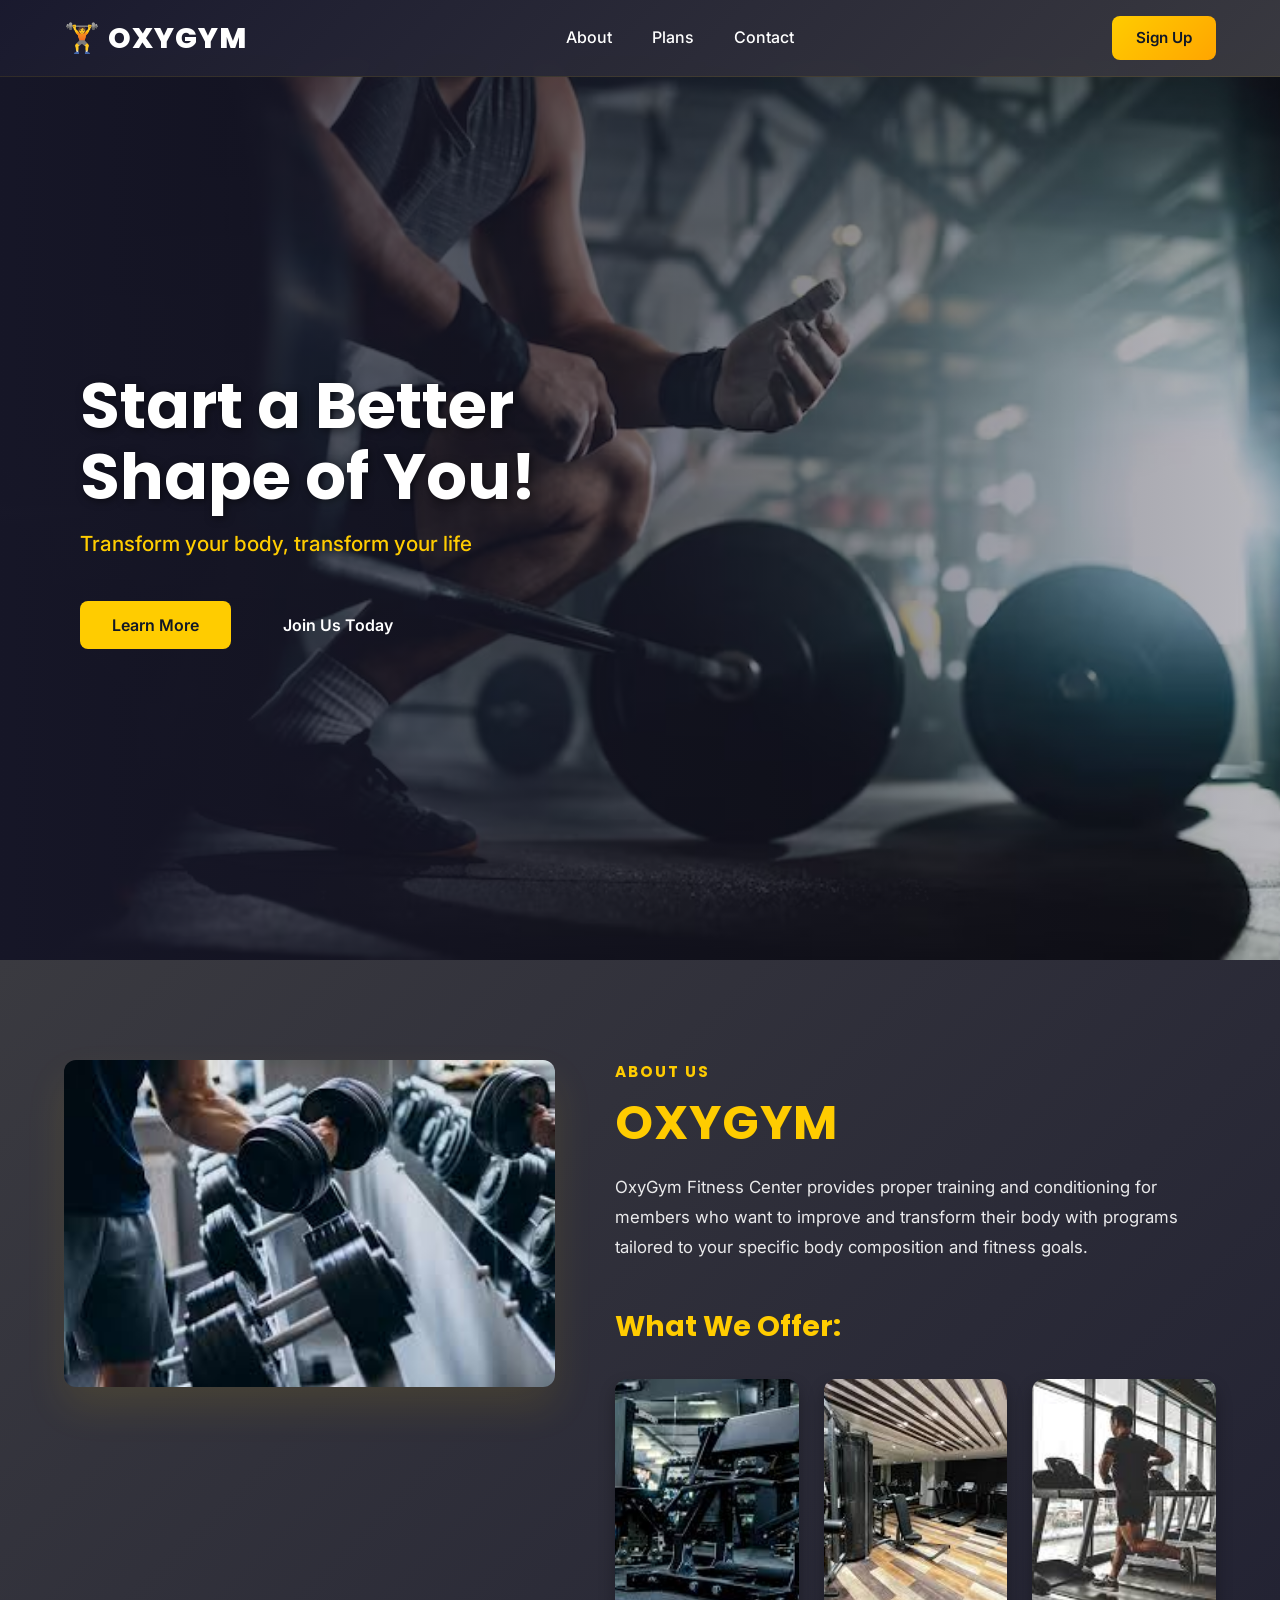
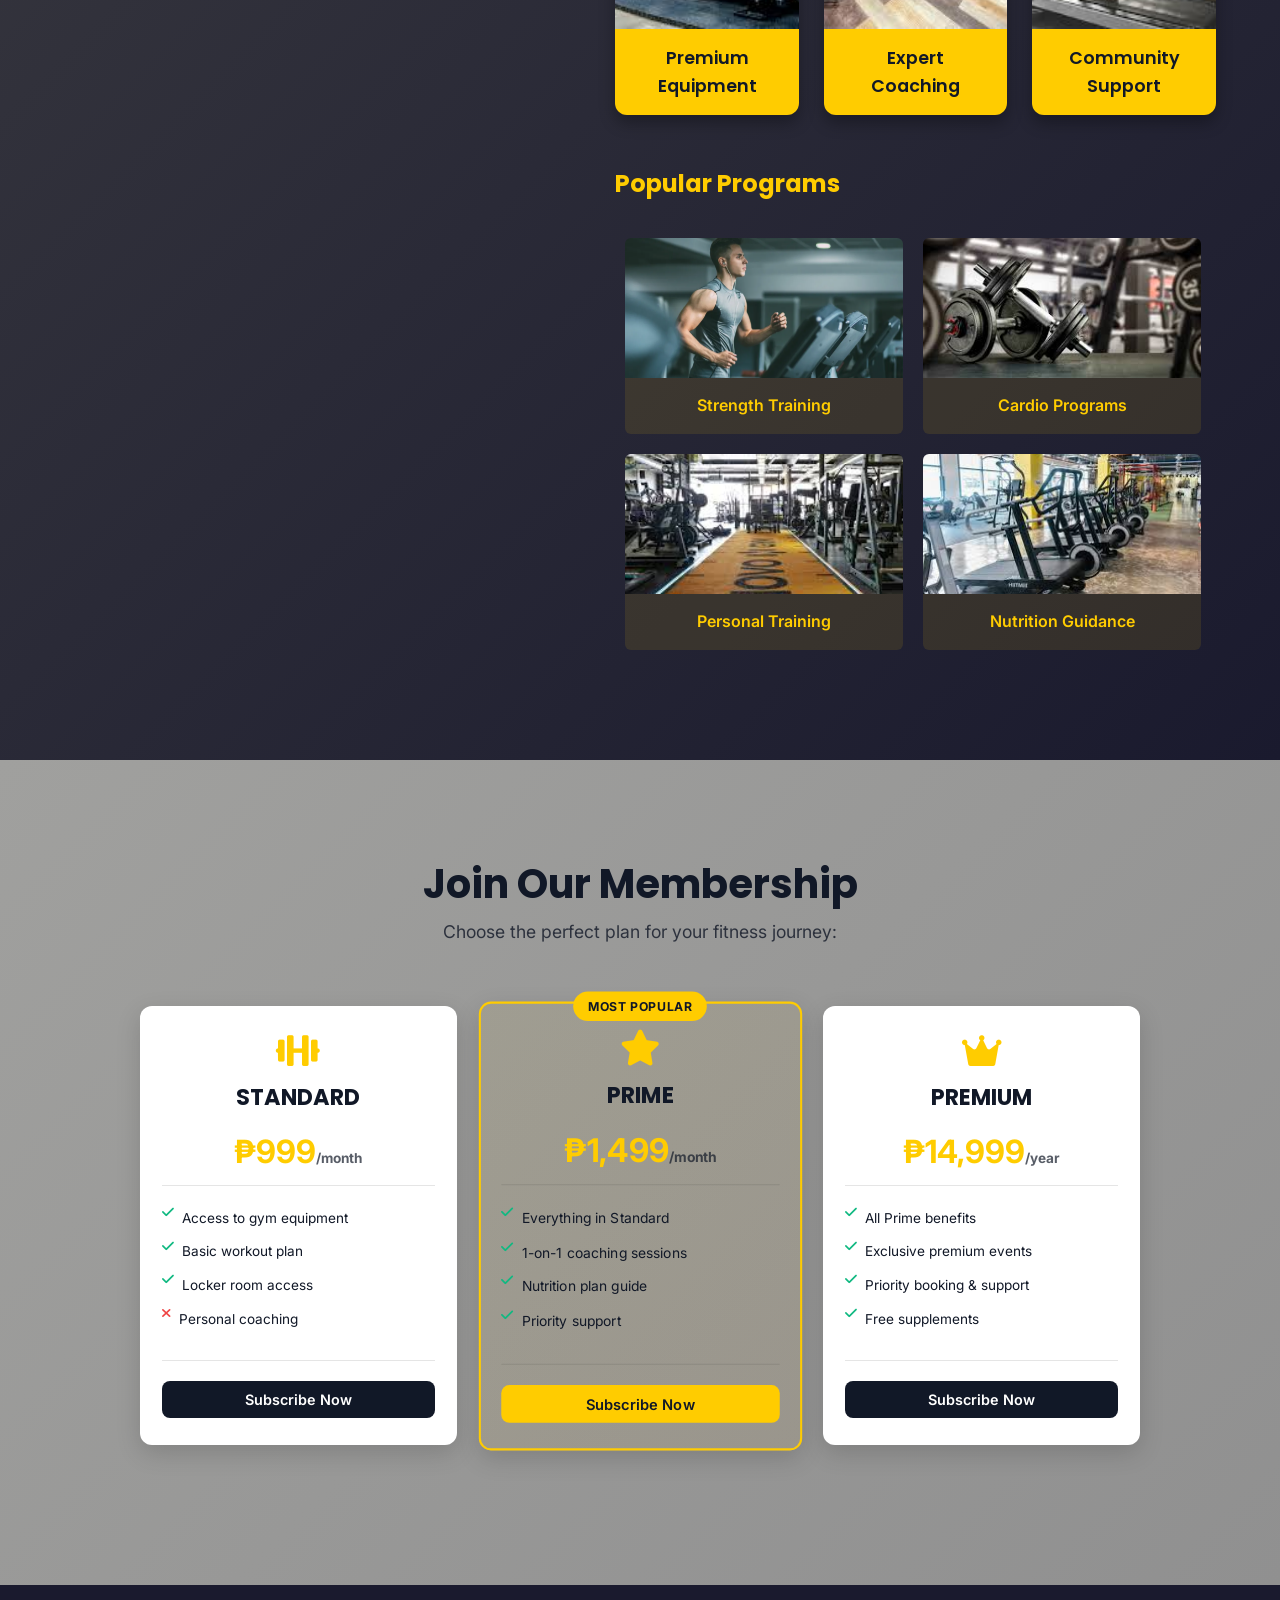
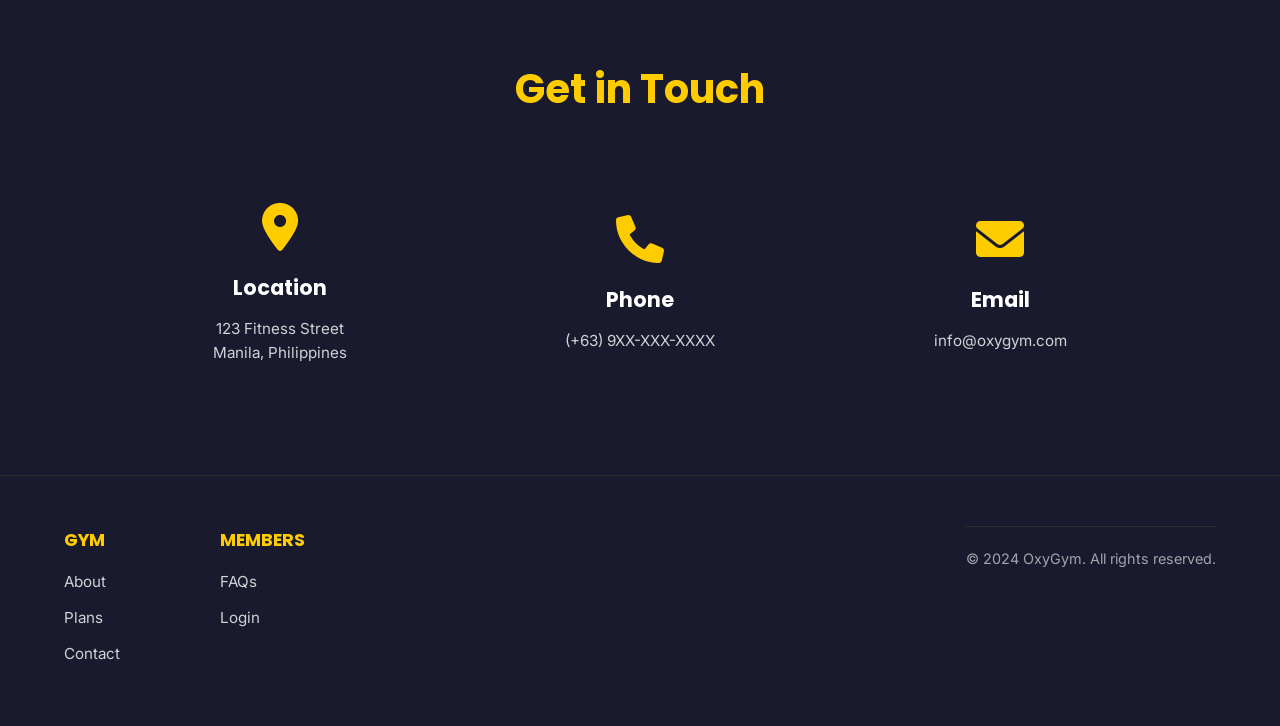
==== commit f7eca1b2: "fgh" ====
--- a/index.html
+++ b/index.html
@@ -46,7 +46,7 @@
     <section id="about-section" class="about-section">
         <div class="container about-content">
             <div class="about-left">
-                <img class="about-image" src="Image/image5.png" alt="Gym facility">
+                <img class="about-image" src="Image/image11.png" alt="Gym facility">
             </div>
             <div class="about-right">
                 <div class="about-text-box">
--- a/assets/css/styles.css
+++ b/assets/css/styles.css
@@ -1,631 +1,658 @@
-/* General Reset and Base Styles */
-* {
-    margin: 0;
-    padding: 0;
-    box-sizing: border-box;
-    font-family: 'Inter', 'Poppins', sans-serif;
-}
-
-:root {
-    --dark-navy: #1a1a2e;
-    --mid-dark-gray: #3a3a40;
-    --light-gray-brown: #a0a09e;
-    --gold-yellow: #ffcc00;
-    --white: #ffffff;
-    --dark-text: #111827;
-    --light-purple: #d1c4e9;
-}
-
-body {
-    color: var(--white);
-    background-color: var(--dark-navy);
-    line-height: 1.6;
-    scroll-behavior: smooth;
-}
-
-.container {
-    width: 90%;
-    max-width: 1200px;
-    margin: 0 auto;
-}
-
-h1, h2, h3, h4, h5, h6 {
-    font-family: 'Poppins', sans-serif;
-    font-weight: 700;
-}
-
-h2 {
-    font-size: 2.5rem;
-    line-height: 1.2;
-}
-
-h3 {
-    font-size: 1.5rem;
-}
-
-/* === Header === */
-header {
-    background: linear-gradient(135deg, rgba(26, 26, 46, 0.98) 0%, rgba(58, 58, 64, 0.98) 100%);
-    padding: 15px 0;
-    position: fixed;
-    top: 0;
-    left: 0;
-    width: 100%;
-    z-index: 1000;
-    backdrop-filter: blur(10px);
-    border-bottom: 1px solid rgba(255, 204, 0, 0.1);
-}
-
-.nav-container {
-    display: flex;
-    justify-content: space-between;
-    align-items: center;
-}
-
-.logo {
-    font-size: 1.8rem;
-    color: var(--white);
-    font-weight: 800;
-    letter-spacing: 1px;
-}
-
-nav ul {
-    list-style: none;
-    display: flex;
-    gap: 40px;
-}
-
-nav ul a {
-    text-decoration: none;
-    color: var(--white);
-    font-size: 1rem;
-    font-weight: 500;
-    transition: color 0.3s;
-}
-
-nav ul a:hover {
-    color: var(--gold-yellow);
-}
-
-.register-btn {
-    background: linear-gradient(135deg, var(--gold-yellow) 0%, #ffa500 100%);
-    color: var(--dark-text);
-    text-decoration: none;
-    padding: 10px 24px;
-    border-radius: 8px;
-    font-weight: 600;
-    font-size: 0.95rem;
-    transition: transform 0.3s, box-shadow 0.3s;
-    display: inline-flex;
-    align-items: center;
-    gap: 8px;
-}
-
-.register-btn:hover {
-    transform: translateY(-2px);
-    box-shadow: 0 8px 20px rgba(255, 204, 0, 0.4);
-}
-
-/* === Hero Section === */
-.hero-section {
-    position: relative;
-    height: 100vh;
-    display: flex;
-    align-items: center;
-    justify-content: flex-start;
-    text-align: left;
-    margin-top: 60px;
-}
-
-.hero-image {
-    position: absolute;
-    top: 0;
-    left: 0;
-    width: 100%;
-    height: 100%;
-    object-fit: cover;
-    object-position: center;
-    z-index: 0;
-}
-
-.hero-section::before {
-    content: '';
-    position: absolute;
-    top: 0;
-    left: 0;
-    right: 0;
-    bottom: 0;
-    background: linear-gradient(90deg, rgba(26, 26, 46, 0.85) 0%, rgba(26, 26, 46, 0.3) 100%);
-    z-index: 1;
-}
-
-.hero-content {
-    position: relative;
-    z-index: 2;
-    color: var(--white);
-    max-width: 600px;
-    margin-left: 60px;
-    padding: 40px 20px;
-}
-
-.hero-content h2 {
-    font-size: 4rem;
-    margin-bottom: 15px;
-    line-height: 1.1;
-    text-shadow: 2px 2px 8px rgba(0, 0, 0, 0.5);
-}
-
-.hero-content p {
-    font-size: 1.3rem;
-    margin-bottom: 40px;
-    color: var(--gold-yellow);
-    font-weight: 500;
-}
-
-.cta-btns {
-    display: flex;
-    gap: 20px;
-}
-
-.cta-btns button {
-    padding: 14px 32px;
-    border: none;
-    border-radius: 8px;
-    font-weight: 600;
-    font-size: 1rem;
-    cursor: pointer;
-    transition: all 0.3s;
-}
-
-.learn-more-btn {
-    background: var(--gold-yellow);
-    color: var(--dark-text);
-}
-
-.learn-more-btn:hover {
-    transform: translateY(-3px);
-    box-shadow: 0 8px 20px rgba(255, 204, 0, 0.4);
-}
-
-.join-us-btn {
-    background: transparent;
-    color: var(--white);
-    border: 2px solid var(--white);
-}
-
-.join-us-btn:hover {
-    background: var(--gold-yellow);
-    color: var(--dark-text);
-    border-color: var(--gold-yellow);
-    transform: translateY(-3px);
-}
-
-/* === About Section === */
-.about-section {
-    background: linear-gradient(135deg, var(--mid-dark-gray) 0%, var(--dark-navy) 100%);
-    padding: 100px 0;
-    color: var(--white);
-}
-
-.about-content {
-    display: flex;
-    gap: 60px;
-    align-items: flex-start;
-}
-
-.about-left {
-    width: 45%;
-    display: flex;
-    align-items: center;
-    justify-content: center;
-}
-
-.about-image {
-    width: 100%;
-    height: auto;
-    border-radius: 12px;
-    box-shadow: 0 20px 40px rgba(255, 204, 0, 0.1);
-}
-
-.about-right {
-    width: 55%;
-}
-
-.about-text-box {
-    margin-bottom: 40px;
-}
-
-.about-text-box h3 {
-    color: var(--gold-yellow);
-    font-size: 0.95rem;
-    text-transform: uppercase;
-    letter-spacing: 2px;
-    margin-bottom: 10px;
-}
-
-.oxygym-title {
-    font-size: 3rem;
-    color: var(--gold-yellow);
-    margin-bottom: 20px;
-    letter-spacing: 1px;
-}
-
-.about-right p {
-    font-size: 1.05rem;
-    line-height: 1.8;
-    color: rgba(255, 255, 255, 0.9);
-    margin-bottom: 20px;
-}
-
-.what-we-offer {
-    font-size: 1.8rem;
-    margin: 40px 0 30px 0;
-    color: var(--gold-yellow);
-}
-
-.offers {
-    padding: 0;
-}
-
-.offer-images {
-    display: flex;
-    gap: 25px;
-}
-
-.offer-card {
-    flex: 1;
-    border-radius: 12px;
-    overflow: hidden;
-    box-shadow: 0 8px 16px rgba(0, 0, 0, 0.3);
-    transition: transform 0.3s;
-}
-
-.offer-card:hover {
-    transform: translateY(-8px);
-}
-
-.offer-card img {
-    width: 100%;
-    height: 250px;
-    object-fit: cover;
-    display: block;
-}
-
-.offer-card h4 {
-    background: var(--gold-yellow);
-    color: var(--dark-text);
-    padding: 15px;
-    text-align: center;
-    font-size: 1.1rem;
-    font-weight: 600;
-}
-
-/* === Collections === */
-.related-collections {
-    margin-top: 50px;
-}
-
-.related-collections h3 {
-    margin-bottom: 25px;
-    color: var(--gold-yellow);
-}
-
-.collections-grid {
-    display: flex;
-    gap: 20px;
-    overflow-x: auto;
-    padding: 10px 0;
-    scroll-behavior: smooth;
-}
-
-.collection-card {
-    flex: 0 0 220px;
-    border-radius: 8px;
-    overflow: hidden;
-    background: var(--mid-dark-gray);
-    box-shadow: 0 4px 12px rgba(0, 0, 0, 0.3);
-    transition: transform 0.3s;
-}
-
-.collection-card:hover {
-    transform: translateY(-5px);
-}
-
-.collection-card img {
-    width: 100%;
-    height: 140px;
-    object-fit: cover;
-    display: block;
-}
-
-.collection-card figcaption {
-    padding: 15px;
-    font-weight: 600;
-    color: var(--white);
-    text-align: center;
-    background: rgba(255, 204, 0, 0.1);
-    color: var(--gold-yellow);
-}
-
-/* === Plan Section === */
-.plan-section {
-    background: linear-gradient(135deg, var(--light-gray-brown) 0%, #909090 100%);
-    padding: 100px 0;
-}
-
-.plan-content {
-    text-align: center;
-}
-
-.membership-title {
-    color: var(--dark-text);
-    margin-bottom: 10px;
-    font-size: 2.5rem;
-}
-
-.our-plan-text {
-    color: rgba(17, 24, 39, 0.8);
-    font-size: 1.1rem;
-    margin-bottom: 60px;
-}
-
-.membership-grid {
-    display: grid;
-    grid-template-columns: repeat(auto-fit, minmax(260px, 1fr));
-    gap: 25px;
-    margin-bottom: 40px;
-    max-width: 1000px;
-    margin-left: auto;
-    margin-right: auto;
-}
-
-.membership-card {
-    background: var(--white);
-    border-radius: 12px;
-    padding: 25px 20px;
-    text-align: center;
-    position: relative;
-    transition: all 0.3s;
-    border: 2px solid transparent;
-    box-shadow: 0 8px 24px rgba(0, 0, 0, 0.15);
-}
-
-.membership-card:hover {
-    transform: translateY(-8px);
-    box-shadow: 0 16px 40px rgba(0, 0, 0, 0.25);
-}
-
-.membership-card.featured {
-    border-color: var(--gold-yellow);
-    transform: scale(1.02);
-    background: linear-gradient(135deg, rgba(255, 204, 0, 0.05) 0%, rgba(255, 165, 0, 0.05) 100%);
-}
-
-.badge {
-    position: absolute;
-    top: -12px;
-    left: 50%;
-    transform: translateX(-50%);
-    background: var(--gold-yellow);
-    color: var(--dark-text);
-    padding: 5px 14px;
-    border-radius: 20px;
-    font-size: 0.75rem;
-    font-weight: 700;
-    letter-spacing: 0.5px;
-}
-
-.membership-card i {
-    font-size: 2.2rem;
-    color: var(--gold-yellow);
-    margin-bottom: 12px;
-}
-
-.membership-card h3 {
-    color: var(--dark-text);
-    font-size: 1.4rem;
-    margin-bottom: 10px;
-}
-
-.membership-price {
-    font-size: 2rem;
-    color: var(--gold-yellow);
-    margin-bottom: 8px;
-    font-weight: 700;
-}
-
-.membership-price span {
-    font-size: 0.85rem;
-    color: rgba(17, 24, 39, 0.7);
-}
-
-.membership-features {
-    list-style: none;
-    padding: 20px 0;
-    text-align: left;
-    border-top: 1px solid rgba(0, 0, 0, 0.1);
-    border-bottom: 1px solid rgba(0, 0, 0, 0.1);
-    margin-bottom: 20px;
-}
-
-.membership-features li {
-    font-size: 0.85rem;
-    color: var(--dark-text);
-    margin-bottom: 8px;
-    display: flex;
-    align-items: center;
-    gap: 8px;
-}
-
-.membership-features i.fa-check {
-    color: #10b981;
-    font-size: 0.85rem;
-}
-
-.membership-features i.fa-times {
-    color: #ef4444;
-    font-size: 0.85rem;
-}
-
-.membership-btn {
-    background: var(--dark-text);
-    color: var(--white);
-    border: none;
-    padding: 10px 24px;
-    border-radius: 8px;
-    font-size: 0.9rem;
-    font-weight: 600;
-    cursor: pointer;
-    width: 100%;
-    transition: all 0.3s;
-}
-
-.membership-btn:hover {
-    background: var(--gold-yellow);
-    color: var(--dark-text);
-    transform: translateY(-2px);
-}
-
-.membership-btn.featured-btn {
-    background: var(--gold-yellow);
-    color: var(--dark-text);
-}
-
-.membership-btn.featured-btn:hover {
-    background: #ffa500;
-}
-
-/* === Contact Section === */
-.contact-section {
-    background: var(--dark-navy);
-    padding: 80px 0;
-    text-align: center;
-}
-
-.contact-section h2 {
-    color: var(--gold-yellow);
-    margin-bottom: 60px;
-}
-
-.contact-grid {
-    display: grid;
-    grid-template-columns: repeat(auto-fit, minmax(250px, 1fr));
-    gap: 80px;
-    max-width: 1000px;
-    margin: 0 auto;
-}
-
-.contact-card {
-    background: transparent;
-    padding: 30px 20px;
-    border-radius: 0;
-    border: none;
-    display: flex;
-    flex-direction: column;
-    align-items: center;
-    justify-content: center;
-}
-
-.contact-card i {
-    font-size: 3rem;
-    color: var(--gold-yellow);
-    margin-bottom: 20px;
-}
-
-.contact-card h3 {
-    color: var(--white);
-    margin-bottom: 12px;
-    font-size: 1.3rem;
-}
-
-.contact-card p {
-    color: rgba(255, 255, 255, 0.8);
-    font-size: 0.95rem;
-    line-height: 1.6;
-}
-
-/* === Footer === */
-footer {
-    background: var(--dark-navy);
-    padding: 50px 0 20px;
-    border-top: 1px solid rgba(255, 204, 0, 0.1);
-}
-
-.footer-content {
-    display: flex;
-    justify-content: space-between;
-    align-items: flex-start;
-    margin-bottom: 30px;
-}
-
-.footer-links {
-    display: flex;
-    gap: 100px;
-}
-
-.footer-links h4 {
-    font-size: 1.1rem;
-    margin-bottom: 15px;
-    color: var(--gold-yellow);
-}
-
-.footer-links ul {
-    list-style: none;
-}
-
-.footer-links ul li {
-    margin-bottom: 10px;
-}
-
-.footer-links a {
-    text-decoration: none;
-    color: rgba(255, 255, 255, 0.8);
-    font-size: 0.95rem;
-    transition: color 0.3s;
-}
-
-.footer-links a:hover {
-    color: var(--gold-yellow);
-}
-
-.footer-bottom {
-    text-align: center;
-    padding-top: 20px;
-    border-top: 1px solid rgba(255, 204, 0, 0.1);
-    color: rgba(255, 255, 255, 0.6);
-    font-size: 0.9rem;
-}
-
-/* === Responsive === */
-@media (max-width: 768px) {
-    .about-content {
-        flex-direction: column;
-        gap: 30px;
-    }
-
-    .about-left,
-    .about-right {
-        width: 100%;
-    }
-
-    .offer-images {
-        flex-direction: column;
-    }
-
-    .hero-content {
-        margin-left: 20px;
-    }
-
-    .hero-content h2 {
-        font-size: 2.5rem;
-    }
-
-    nav ul {
-        gap: 20px;
-        font-size: 0.9rem;
-    }
-
-    .footer-links {
-        gap: 40px;
-    }
-}
+/* General Reset and Base Styles */
+* {
+    margin: 0;
+    padding: 0;
+    box-sizing: border-box;
+    font-family: 'Inter', 'Poppins', sans-serif;
+}
+
+:root {
+    --dark-navy: #1a1a2e;
+    --mid-dark-gray: #3a3a40;
+    --light-gray-brown: #a0a09e;
+    --gold-yellow: #ffcc00;
+    --white: #ffffff;
+    --dark-text: #111827;
+    --light-purple: #d1c4e9;
+}
+
+body {
+    color: var(--white);
+    background-color: var(--dark-navy);
+    line-height: 1.6;
+    scroll-behavior: smooth;
+}
+
+.container {
+    width: 90%;
+    max-width: 1200px;
+    margin: 0 auto;
+}
+
+h1, h2, h3, h4, h5, h6 {
+    font-family: 'Poppins', sans-serif;
+    font-weight: 700;
+}
+
+h2 {
+    font-size: 2.5rem;
+    line-height: 1.2;
+}
+
+h3 {
+    font-size: 1.5rem;
+}
+
+/* === Header === */
+header {
+    background: linear-gradient(135deg, rgba(26, 26, 46, 0.98) 0%, rgba(58, 58, 64, 0.98) 100%);
+    padding: 15px 0;
+    position: fixed;
+    top: 0;
+    left: 0;
+    width: 100%;
+    z-index: 1000;
+    backdrop-filter: blur(10px);
+    border-bottom: 1px solid rgba(255, 204, 0, 0.1);
+}
+
+.nav-container {
+    display: flex;
+    justify-content: space-between;
+    align-items: center;
+}
+
+.logo {
+    font-size: 1.8rem;
+    color: var(--white);
+    font-weight: 800;
+    letter-spacing: 1px;
+}
+
+nav ul {
+    list-style: none;
+    display: flex;
+    gap: 40px;
+}
+
+nav ul a {
+    text-decoration: none;
+    color: var(--white);
+    font-size: 1rem;
+    font-weight: 500;
+    transition: color 0.3s;
+}
+
+nav ul a:hover {
+    color: var(--gold-yellow);
+}
+
+.register-btn {
+    background: linear-gradient(135deg, var(--gold-yellow) 0%, #ffa500 100%);
+    color: var(--dark-text);
+    text-decoration: none;
+    padding: 10px 24px;
+    border-radius: 8px;
+    font-weight: 600;
+    font-size: 0.95rem;
+    transition: transform 0.3s, box-shadow 0.3s;
+    display: inline-flex;
+    align-items: center;
+    gap: 8px;
+}
+
+.register-btn:hover {
+    transform: translateY(-2px);
+    box-shadow: 0 8px 20px rgba(255, 204, 0, 0.4);
+}
+
+/* === Hero Section === */
+.hero-section {
+    position: relative;
+    height: 100vh;
+    display: flex;
+    align-items: center;
+    justify-content: flex-start;
+    text-align: left;
+    margin-top: 60px;
+}
+
+.hero-image {
+    position: absolute;
+    top: 0;
+    left: 0;
+    width: 100%;
+    height: 100%;
+    object-fit: cover;
+    object-position: center;
+    z-index: 0;
+}
+
+.hero-section::before {
+    content: '';
+    position: absolute;
+    top: 0;
+    left: 0;
+    right: 0;
+    bottom: 0;
+    background: linear-gradient(90deg, rgba(26, 26, 46, 0.85) 0%, rgba(26, 26, 46, 0.3) 100%);
+    z-index: 1;
+}
+
+.hero-content {
+    position: relative;
+    z-index: 2;
+    color: var(--white);
+    max-width: 600px;
+    margin-left: 60px;
+    padding: 40px 20px;
+}
+
+.hero-content h2 {
+    font-size: 4rem;
+    margin-bottom: 15px;
+    line-height: 1.1;
+    text-shadow: 2px 2px 8px rgba(0, 0, 0, 0.5);
+}
+
+.hero-content p {
+    font-size: 1.3rem;
+    margin-bottom: 40px;
+    color: var(--gold-yellow);
+    font-weight: 500;
+}
+
+.cta-btns {
+    display: flex;
+    gap: 20px;
+}
+
+.cta-btns button {
+    padding: 14px 32px;
+    border: none;
+    border-radius: 8px;
+    font-weight: 600;
+    font-size: 1rem;
+    cursor: pointer;
+    transition: all 0.3s;
+}
+
+.learn-more-btn {
+    background: var(--gold-yellow);
+    color: var(--dark-text);
+}
+
+.learn-more-btn:hover {
+    transform: translateY(-3px);
+    box-shadow: 0 8px 20px rgba(255, 204, 0, 0.4);
+}
+
+.join-us-btn {
+    background: transparent;
+    color: var(--white);
+    border: 2px solid var(--white);
+}
+
+.join-us-btn:hover {
+    background: var(--gold-yellow);
+    color: var(--dark-text);
+    border-color: var(--gold-yellow);
+    transform: translateY(-3px);
+}
+
+/* === About Section === */
+.about-section {
+    background: linear-gradient(135deg, var(--mid-dark-gray) 0%, var(--dark-navy) 100%);
+    padding: 100px 0;
+    color: var(--white);
+}
+
+.about-content {
+    display: flex;
+    gap: 60px;
+    align-items: flex-start;
+}
+
+.about-left {
+    width: 45%;
+    display: flex;
+    align-items: center;
+    justify-content: center;
+}
+
+.about-image {
+    width: 100%;
+    height: auto;
+    border-radius: 12px;
+    box-shadow: 0 20px 40px rgba(255, 204, 0, 0.1);
+}
+
+.about-right {
+    width: 55%;
+}
+
+.about-text-box {
+    margin-bottom: 40px;
+}
+
+.about-text-box h3 {
+    color: var(--gold-yellow);
+    font-size: 0.95rem;
+    text-transform: uppercase;
+    letter-spacing: 2px;
+    margin-bottom: 10px;
+}
+
+.oxygym-title {
+    font-size: 3rem;
+    color: var(--gold-yellow);
+    margin-bottom: 20px;
+    letter-spacing: 1px;
+}
+
+.about-right p {
+    font-size: 1.05rem;
+    line-height: 1.8;
+    color: rgba(255, 255, 255, 0.9);
+    margin-bottom: 20px;
+}
+
+.what-we-offer {
+    font-size: 1.8rem;
+    margin: 40px 0 30px 0;
+    color: var(--gold-yellow);
+}
+
+.offers {
+    padding: 0;
+}
+
+.offer-images {
+    display: flex;
+    gap: 25px;
+}
+
+.offer-card {
+    flex: 1;
+    border-radius: 12px;
+    overflow: hidden;
+    box-shadow: 0 8px 16px rgba(0, 0, 0, 0.3);
+    transition: transform 0.3s;
+}
+
+.offer-card:hover {
+    transform: translateY(-8px);
+}
+
+.offer-card img {
+    width: 100%;
+    height: 250px;
+    object-fit: cover;
+    display: block;
+}
+
+.offer-card h4 {
+    background: var(--gold-yellow);
+    color: var(--dark-text);
+    padding: 15px;
+    text-align: center;
+    font-size: 1.1rem;
+    font-weight: 600;
+}
+
+/* === Collections === */
+.related-collections {
+    margin-top: 50px;
+}
+
+.related-collections h3 {
+    margin-bottom: 25px;
+    color: var(--gold-yellow);
+}
+
+.collections-grid {
+    display: grid;
+    grid-template-columns: repeat(2, 1fr); 
+    gap: 20px;
+    max-height: 500px;                    
+    overflow-y: auto;                     
+    overflow-x: hidden;
+    padding: 10px 15px 10px 10px;
+    scrollbar-width: thin;
+    scrollbar-color: rgba(255, 204, 0, 0.4) transparent;
+}
+
+/* WebKit scrollbar styling (Chrome, Safari, Edge) */
+.collections-grid::-webkit-scrollbar {
+    width: 10px;
+}
+
+.collections-grid::-webkit-scrollbar-track {
+    background: transparent;
+}
+
+.collections-grid::-webkit-scrollbar-thumb {
+    background: rgba(255, 204, 0, 0.4);
+    border-radius: 5px;
+    border: 2px solid transparent;
+    background-clip: padding-box;
+}
+
+.collections-grid::-webkit-scrollbar-thumb:hover {
+    background: rgba(255, 204, 0, 0.6);
+    background-clip: padding-box;
+}
+
+.collection-card {
+    flex: none;
+    max-width: 100%;
+    border-radius: 6px;
+    overflow: hidden;
+    text-align: center;
+    background: transparent;
+    transition: transform 0.3s;
+}
+
+.collection-card:hover {
+    transform: translateY(-5px);
+}
+
+.collection-card img {
+    width: 100%;
+    height: 140px;
+    object-fit: cover;
+    display: block;
+}
+
+.collection-card figcaption {
+    padding: 15px;
+    font-weight: 600;
+    color: var(--gold-yellow);
+    text-align: center;
+    background: rgba(255, 204, 0, 0.1);
+
+}
+
+
+/* === Plan Section === */
+.plan-section {
+    background: linear-gradient(135deg, var(--light-gray-brown) 0%, #909090 100%);
+    padding: 100px 0;
+}
+
+.plan-content {
+    text-align: center;
+}
+
+.membership-title {
+    color: var(--dark-text);
+    margin-bottom: 10px;
+    font-size: 2.5rem;
+}
+
+.our-plan-text {
+    color: rgba(17, 24, 39, 0.8);
+    font-size: 1.1rem;
+    margin-bottom: 60px;
+}
+
+.membership-grid {
+    display: grid;
+    grid-template-columns: repeat(auto-fit, minmax(260px, 1fr));
+    gap: 25px;
+    margin-bottom: 40px;
+    max-width: 1000px;
+    margin-left: auto;
+    margin-right: auto;
+}
+
+.membership-card {
+    background: var(--white);
+    border-radius: 12px;
+    padding: 25px 20px;
+    text-align: center;
+    position: relative;
+    transition: all 0.3s;
+    border: 2px solid transparent;
+    box-shadow: 0 8px 24px rgba(0, 0, 0, 0.15);
+}
+
+.membership-card:hover {
+    transform: translateY(-8px);
+    box-shadow: 0 16px 40px rgba(0, 0, 0, 0.25);
+}
+
+.membership-card.featured {
+    border-color: var(--gold-yellow);
+    transform: scale(1.02);
+    background: linear-gradient(135deg, rgba(255, 204, 0, 0.05) 0%, rgba(255, 165, 0, 0.05) 100%);
+}
+
+.badge {
+    position: absolute;
+    top: -12px;
+    left: 50%;
+    transform: translateX(-50%);
+    background: var(--gold-yellow);
+    color: var(--dark-text);
+    padding: 5px 14px;
+    border-radius: 20px;
+    font-size: 0.75rem;
+    font-weight: 700;
+    letter-spacing: 0.5px;
+}
+
+.membership-card i {
+    font-size: 2.2rem;
+    color: var(--gold-yellow);
+    margin-bottom: 12px;
+}
+
+.membership-card h3 {
+    color: var(--dark-text);
+    font-size: 1.4rem;
+    margin-bottom: 10px;
+}
+
+.membership-price {
+    font-size: 2rem;
+    color: var(--gold-yellow);
+    margin-bottom: 8px;
+    font-weight: 700;
+}
+
+.membership-price span {
+    font-size: 0.85rem;
+    color: rgba(17, 24, 39, 0.7);
+}
+
+.membership-features {
+    list-style: none;
+    padding: 20px 0;
+    text-align: left;
+    border-top: 1px solid rgba(0, 0, 0, 0.1);
+    border-bottom: 1px solid rgba(0, 0, 0, 0.1);
+    margin-bottom: 20px;
+}
+
+.membership-features li {
+    font-size: 0.85rem;
+    color: var(--dark-text);
+    margin-bottom: 8px;
+    display: flex;
+    align-items: center;
+    gap: 8px;
+}
+
+.membership-features i.fa-check {
+    color: #10b981;
+    font-size: 0.85rem;
+}
+
+.membership-features i.fa-times {
+    color: #ef4444;
+    font-size: 0.85rem;
+}
+
+.membership-btn {
+    background: var(--dark-text);
+    color: var(--white);
+    border: none;
+    padding: 10px 24px;
+    border-radius: 8px;
+    font-size: 0.9rem;
+    font-weight: 600;
+    cursor: pointer;
+    width: 100%;
+    transition: all 0.3s;
+}
+
+.membership-btn:hover {
+    background: var(--gold-yellow);
+    color: var(--dark-text);
+    transform: translateY(-2px);
+}
+
+.membership-btn.featured-btn {
+    background: var(--gold-yellow);
+    color: var(--dark-text);
+}
+
+.membership-btn.featured-btn:hover {
+    background: #ffa500;
+}
+
+/* === Contact Section === */
+.contact-section {
+    background: var(--dark-navy);
+    padding: 80px 0;
+    text-align: center;
+}
+
+.contact-section h2 {
+    color: var(--gold-yellow);
+    margin-bottom: 60px;
+}
+
+.contact-grid {
+    display: grid;
+    grid-template-columns: repeat(auto-fit, minmax(250px, 1fr));
+    gap: 80px;
+    max-width: 1000px;
+    margin: 0 auto;
+}
+
+.contact-card {
+    background: transparent;
+    padding: 30px 20px;
+    border-radius: 0;
+    border: none;
+    display: flex;
+    flex-direction: column;
+    align-items: center;
+    justify-content: center;
+}
+
+.contact-card i {
+    font-size: 3rem;
+    color: var(--gold-yellow);
+    margin-bottom: 20px;
+}
+
+.contact-card h3 {
+    color: var(--white);
+    margin-bottom: 12px;
+    font-size: 1.3rem;
+}
+
+.contact-card p {
+    color: rgba(255, 255, 255, 0.8);
+    font-size: 0.95rem;
+    line-height: 1.6;
+}
+
+/* === Footer === */
+footer {
+    background: var(--dark-navy);
+    padding: 50px 0 20px;
+    border-top: 1px solid rgba(255, 204, 0, 0.1);
+}
+
+.footer-content {
+    display: flex;
+    justify-content: space-between;
+    align-items: flex-start;
+    margin-bottom: 30px;
+}
+
+.footer-links {
+    display: flex;
+    gap: 100px;
+}
+
+.footer-links h4 {
+    font-size: 1.1rem;
+    margin-bottom: 15px;
+    color: var(--gold-yellow);
+}
+
+.footer-links ul {
+    list-style: none;
+}
+
+.footer-links ul li {
+    margin-bottom: 10px;
+}
+
+.footer-links a {
+    text-decoration: none;
+    color: rgba(255, 255, 255, 0.8);
+    font-size: 0.95rem;
+    transition: color 0.3s;
+}
+
+.footer-links a:hover {
+    color: var(--gold-yellow);
+}
+
+.footer-bottom {
+    text-align: center;
+    padding-top: 20px;
+    border-top: 1px solid rgba(255, 204, 0, 0.1);
+    color: rgba(255, 255, 255, 0.6);
+    font-size: 0.9rem;
+}
+
+/* === Responsive === */
+@media (max-width: 768px) {
+    .about-content {
+        flex-direction: column;
+        gap: 30px;
+    }
+
+    .about-left,
+    .about-right {
+        width: 100%;
+    }
+
+    .offer-images {
+        flex-direction: column;
+    }
+
+    .hero-content {
+        margin-left: 20px;
+    }
+
+    .hero-content h2 {
+        font-size: 2.5rem;
+    }
+
+    nav ul {
+        gap: 20px;
+        font-size: 0.9rem;
+    }
+
+    .footer-links {
+        gap: 40px;
+    }
+}
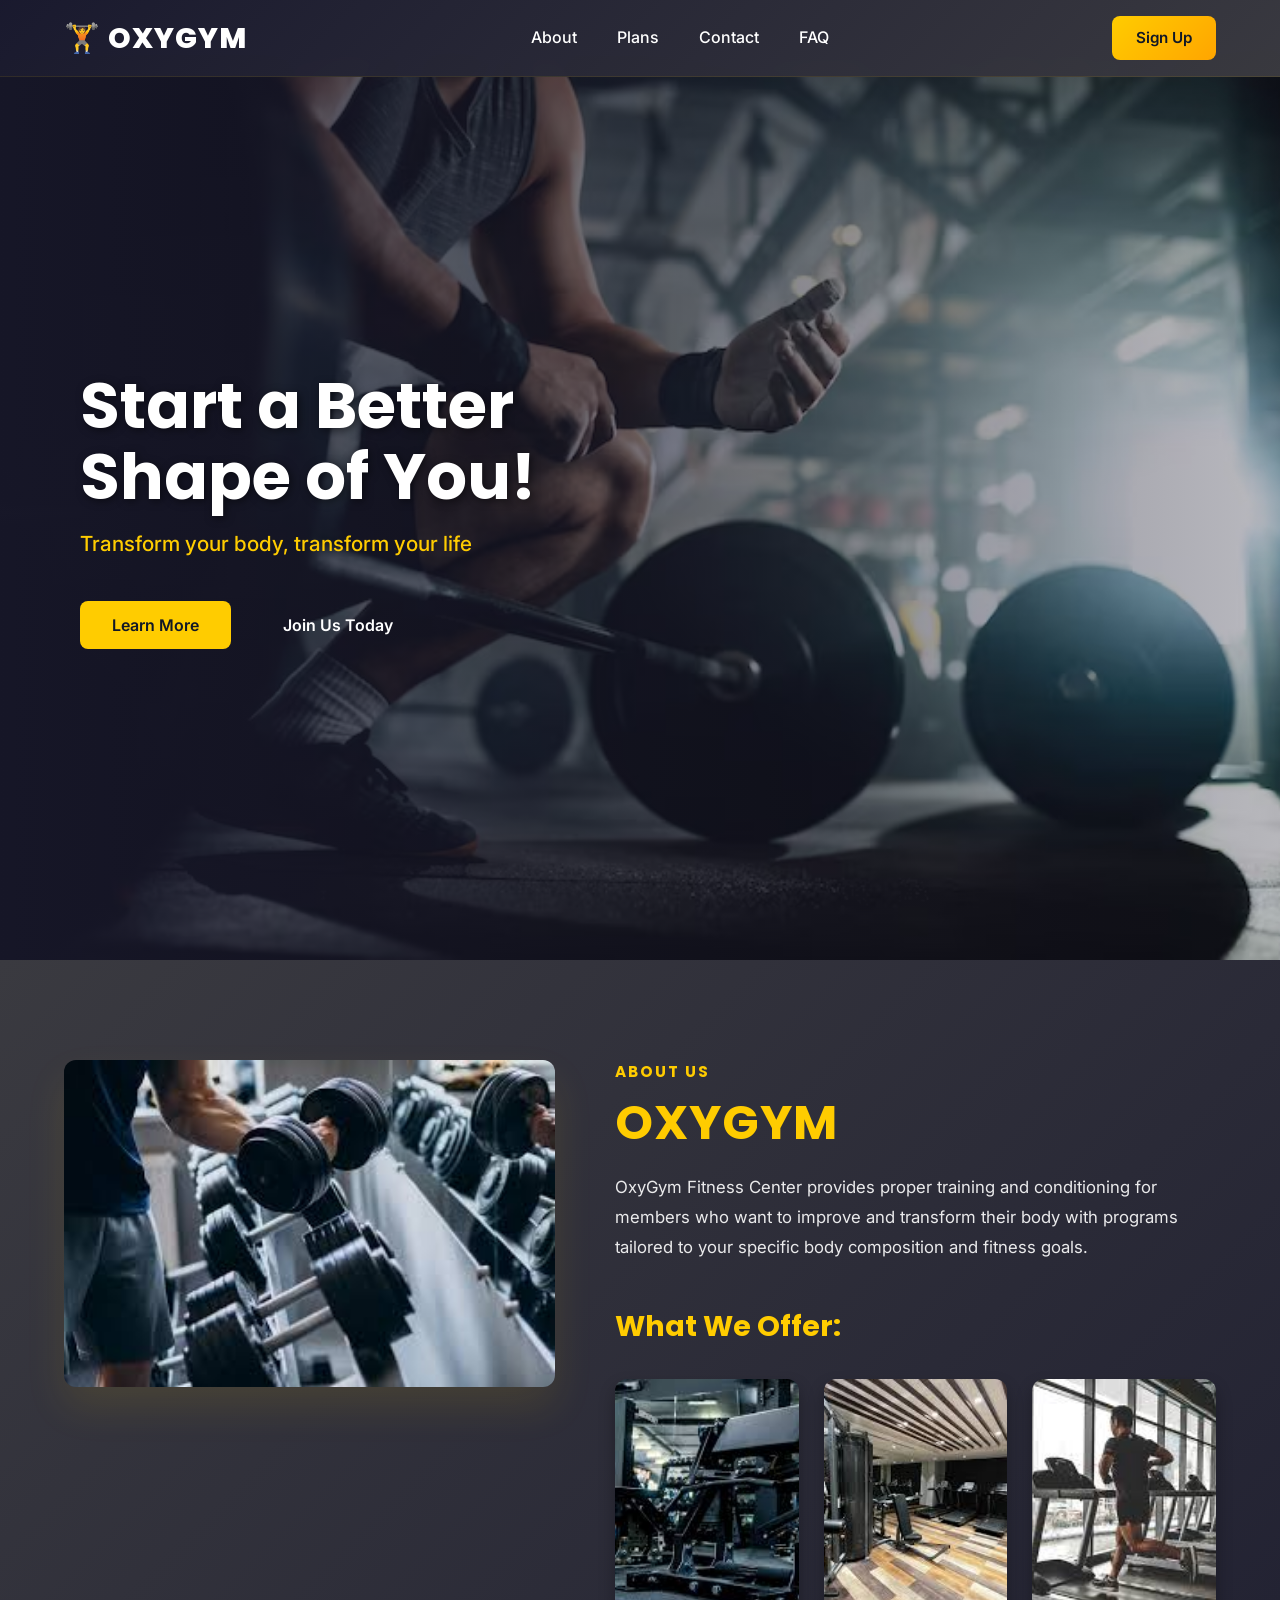
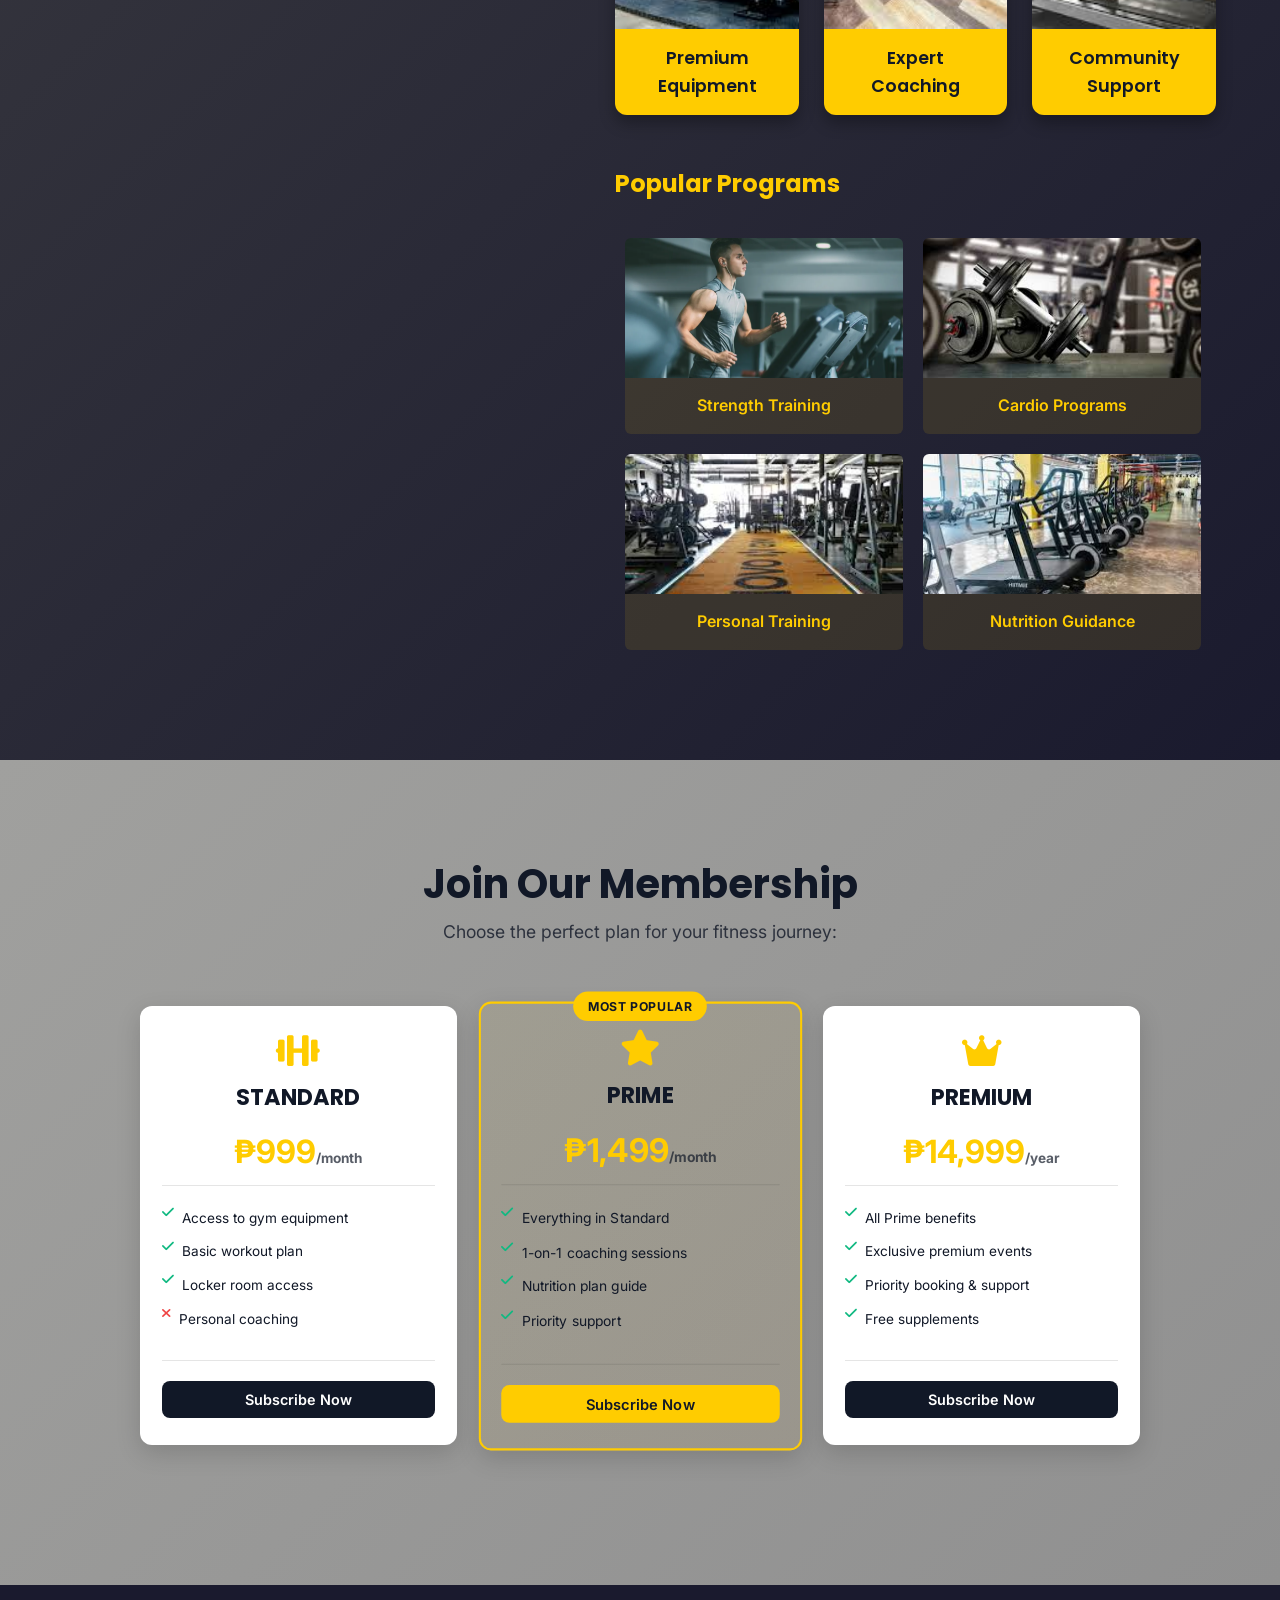
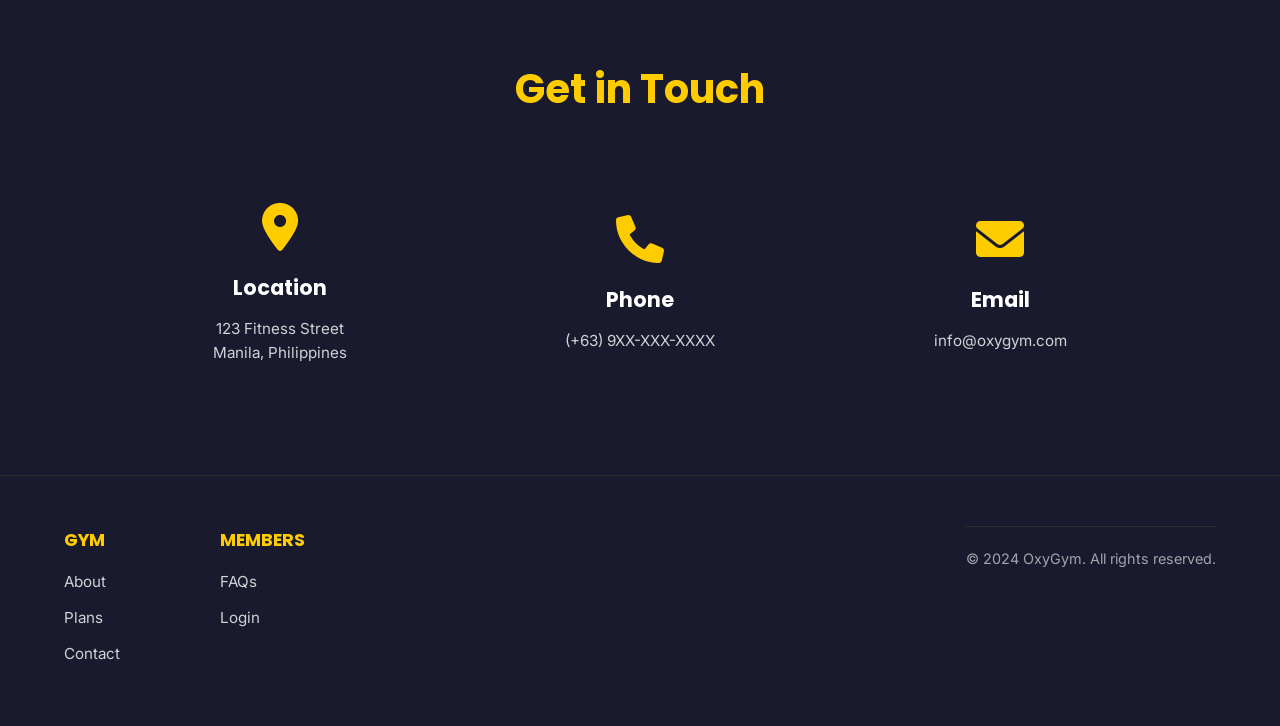
==== commit 2a4bf926: "working transaction history FAQ CHANGES PROFILE FIX LOGIC FIXES" ====
--- a/index.html
+++ b/index.html
@@ -22,6 +22,7 @@
                     <li><a href="#about-section">About</a></li>
                     <li><a href="#plan-section">Plans</a></li>
                     <li><a href="#contact-section">Contact</a></li>
+                    <li><a href="faq.php">FAQ</a></li>
                 </ul>
             </nav>
             <div id="authButtons">
@@ -36,8 +37,9 @@
             <h2>Start a Better Shape of You!</h2>
             <p>Transform your body, transform your life</p>
             <div class="cta-btns">
-                <button class="learn-more-btn">Learn More</button>
-                <button class="join-us-btn" onclick="heroCTAClick()">Join Us Today</button>
+                <!-- buttons kept visually identical, IDs added for behavior -->
+                <button id="learnBtn" class="learn-more-btn" type="button">Learn More</button>
+                <button id="joinBtn" class="join-us-btn" type="button">Join Us Today</button>
             </div>
         </div>
     </section>
@@ -186,7 +188,7 @@
                 <div>
                     <h4>MEMBERS</h4>
                     <ul>
-                        <li><a href="#">FAQs</a></li>
+                        <li><a href="faq.php">FAQs</a></li>
                         <li><a href="/Oxygym/Login.html">Login</a></li>
                     </ul>
                 </div>
@@ -201,13 +203,56 @@
     <script src="assets/js/auth.js"></script>
 
     <script>
-        function heroCTAClick() {
-            window.location.href = 'Login.html';
-        }
-
-        function subscribePlan(plan) {
-            window.location.href = '/Oxygym/pages/subs.php';
-        }
+        // Smooth scroll for "Learn More" and session-checked redirect for "Join Us Today".
+        document.addEventListener('DOMContentLoaded', function () {
+            // Learn More: smooth scroll to about section
+            var learnBtn = document.getElementById('learnBtn');
+            if (learnBtn) {
+                learnBtn.addEventListener('click', function () {
+                    var target = document.getElementById('about-section');
+                    if (target) target.scrollIntoView({behavior: 'smooth', block: 'start'});
+                });
+            }
+
+            // Join button: call server endpoint to check session and redirect accordingly
+            var joinBtn = document.getElementById('joinBtn');
+            if (joinBtn) {
+                joinBtn.addEventListener('click', function (e) {
+                    e.preventDefault();
+                    fetch('/Oxygym/api/check_session.php', { credentials: 'same-origin' })
+                        .then(function (res) { return res.json(); })
+                        .then(function (data) {
+                            var loggedIn = !!(data && data.authenticated);
+                            if (loggedIn) {
+                                window.location.href = '/Oxygym/pages/subs.php';
+                            } else {
+                                window.location.href = '/Oxygym/Login.html';
+                            }
+                        })
+                        .catch(function () {
+                            // fallback to login on error
+                            window.location.href = '/Oxygym/Login.html';
+                        });
+                });
+            }
+
+            // Plan subscribe buttons: reuse the same session check and forward plan as query param
+            window.subscribePlan = function(plan) {
+                fetch('/Oxygym/api/check_session.php', { credentials: 'same-origin' })
+                    .then(function (res) { return res.json(); })
+                    .then(function (data) {
+                        var loggedIn = !!(data && data.authenticated);
+                        if (loggedIn) {
+                            window.location.href = '/Oxygym/pages/subs.php?plan=' + encodeURIComponent(plan);
+                        } else {
+                            window.location.href = '/Oxygym/Login.html';
+                        }
+                    })
+                    .catch(function () {
+                        window.location.href = '/Oxygym/Login.html';
+                    });
+            };
+        });
     </script>
 </body>
 </html>
